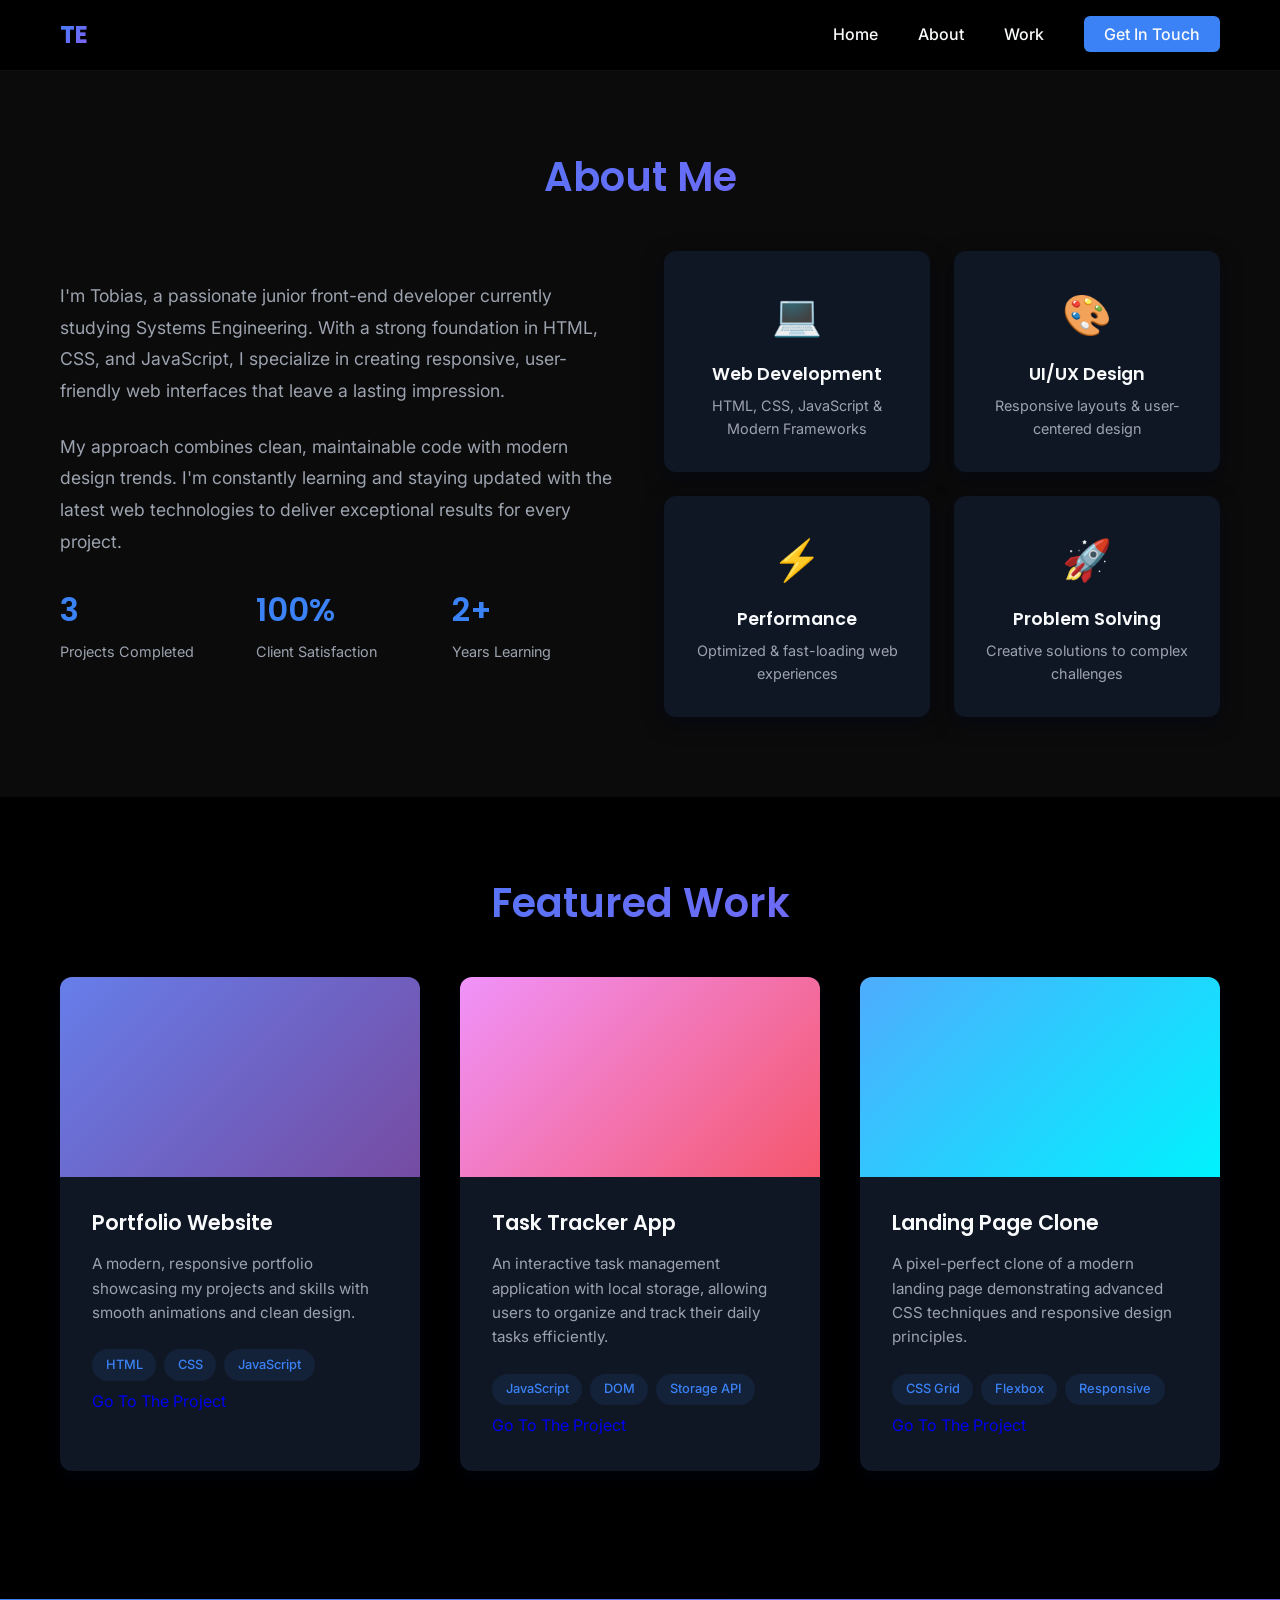
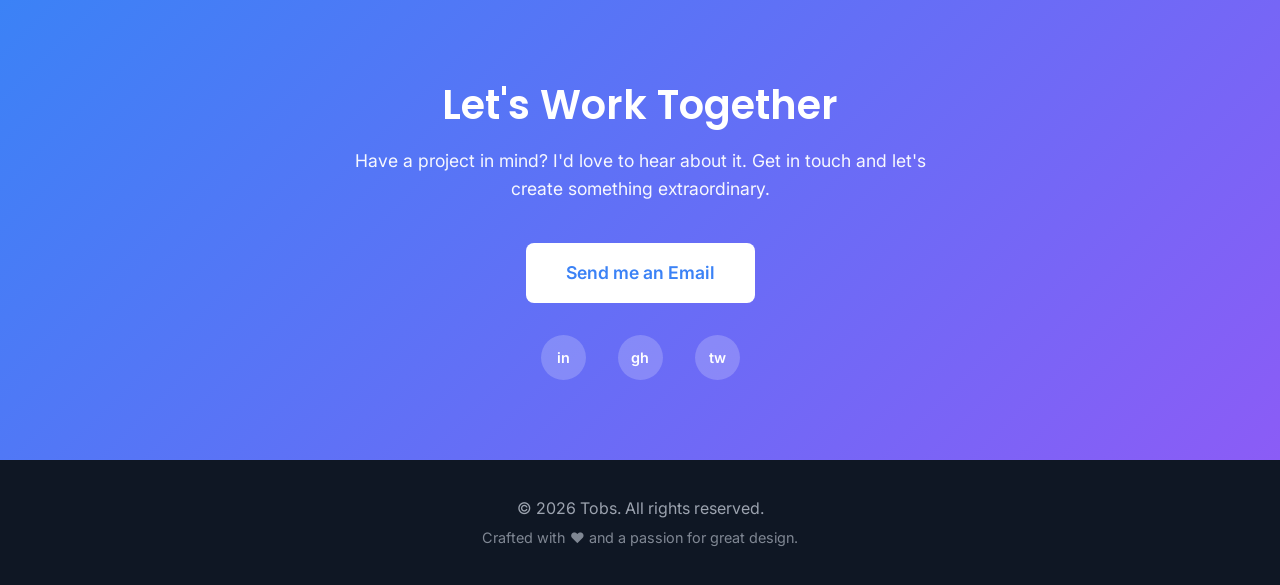
==== index.html @ 92b6d240 "Portfolio Main" ====
<!DOCTYPE html>
<html lang="en">
<head>
    <meta charset="UTF-8">
    <meta name="viewport" content="width=device-width, initial-scale=1.0">
    <title>Tobias Eseverri - Portfolio & Projects</title>
    <link rel="preconnect" href="https://fonts.googleapis.com">
    <link rel="preconnect" href="https://fonts.gstatic.com" crossorigin>
    <link href="https://fonts.googleapis.com/css2?family=Poppins:wght@300;400;500;600;700&family=Inter:wght@400;500;600&display=swap" rel="stylesheet">
    <link rel="stylesheet" href="styles.css">
</head>
<body>
    <nav class="navbar">
        <div class="container">
            <div class="navbar-content">
                <a href="#" class="logo">TE</a>
                <ul class="nav-links">
                    <li><a href="#home">Home</a></li>
                    <li><a href="#about">About</a></li>
                    <li><a href="#work">Work</a></li>
                    <li><a href="#contact" class="btn-cta">Get In Touch</a></li>
                </ul>
                <button class="hamburger" id="hamburger">
                    <span></span>
                    <span></span>
                    <span></span>
                </button>
            </div>
        </div>
    </nav>

    <section id="about" class="about">
        <div class="container">
            <h2 class="section-title">About Me</h2>
            <div class="about-grid">
                <div class="about-text">
                    <p>
                        I'm Tobias, a passionate junior front-end developer currently studying Systems Engineering. With a strong foundation in HTML, CSS, and JavaScript, I specialize in creating responsive, user-friendly web interfaces that leave a lasting impression.
                    </p>
                    <p>
                        My approach combines clean, maintainable code with modern design trends. I'm constantly learning and staying updated with the latest web technologies to deliver exceptional results for every project.
                    </p>
                    <div class="about-stats">
                        <div class="stat">
                            <h3>3</h3>
                            <p>Projects Completed</p>
                        </div>
                        <div class="stat">
                            <h3>100%</h3>
                            <p>Client Satisfaction</p>
                        </div>
                        <div class="stat">
                            <h3>2+</h3>
                            <p>Years Learning</p>
                        </div>
                    </div>
                </div>
                <div class="skills-showcase">
                    <div class="skill-card">
                        <div class="skill-icon">💻</div>
                        <h3>Web Development</h3>
                        <p>HTML, CSS, JavaScript & Modern Frameworks</p>
                    </div>
                    <div class="skill-card">
                        <div class="skill-icon">🎨</div>
                        <h3>UI/UX Design</h3>
                        <p>Responsive layouts & user-centered design</p>
                    </div>
                    <div class="skill-card">
                        <div class="skill-icon">⚡</div>
                        <h3>Performance</h3>
                        <p>Optimized & fast-loading web experiences</p>
                    </div>
                    <div class="skill-card">
                        <div class="skill-icon">🚀</div>
                        <h3>Problem Solving</h3>
                        <p>Creative solutions to complex challenges</p>
                    </div>
                </div>
            </div>
        </div>
    </section>

    <section id="work" class="work">
        <div class="container">
            <h2 class="section-title">Featured Work</h2>
            <div class="portfolio-grid">
                <div class="portfolio-card">
                    <div class="card-image" style="background: linear-gradient(135deg, #667eea 0%, #764ba2 100%);"></div>
                    <div class="card-content">
                        <h3>Portfolio Website</h3>
                        <p>A modern, responsive portfolio showcasing my projects and skills with smooth animations and clean design.</p>
                        <div class="card-tags">
                            <span>HTML</span>
                            <span>CSS</span>
                            <span>JavaScript</span>
                            <a href="http://127.0.0.1:5500/PortfolioMain/index.html" class="tag-link">Go To The Project</a>
                        </div>
                    </div>
                </div>

                <div class="portfolio-card">
                    <div class="card-image" style="background: linear-gradient(135deg, #f093fb 0%, #f5576c 100%);"></div>
                    <div class="card-content">
                        <h3>Task Tracker App</h3>
                        <p>An interactive task management application with local storage, allowing users to organize and track their daily tasks efficiently.</p>
                        <div class="card-tags">
                            <span>JavaScript</span>
                            <span>DOM</span>
                            <span>Storage API</span>
                            <a href="http://127.0.0.1:5500/TaskTracker/index.html" class="tag-link">Go To The Project</a>
                        </div>
                    </div>
                </div>

                <div class="portfolio-card">
                    <div class="card-image" style="background: linear-gradient(135deg, #4facfe 0%, #00f2fe 100%);"></div>
                    <div class="card-content">
                        <h3>Landing Page Clone</h3>
                        <p>A pixel-perfect clone of a modern landing page demonstrating advanced CSS techniques and responsive design principles.</p>
                        <div class="card-tags">
                            <span>CSS Grid</span>
                            <span>Flexbox</span>
                            <span>Responsive</span>
                            <a href="http://127.0.0.1:5500/portfolio/index.html" class="tag-link">Go To The Project</a>
                        </div>
                    </div>
                </div>
            </div>
        </div>
    </section>

    <section id="contact" class="cta">
        <div class="container">
            <h2>Let's Work Together</h2>
            <p>Have a project in mind? I'd love to hear about it. Get in touch and let's create something extraordinary.</p>
            <div class="cta-buttons">
                <a href="mailto:forworktobias@gmail.com" class="btn btn-primary btn-large">Send me an Email</a>
            </div>
            <div class="social-links">
                <a href="https://www.linkedin.com/in/tobias-eseverri/?locale=en-US" aria-label="LinkedIn">in</a>
                <a href="https://github.com/tobizk" aria-label="GitHub">gh</a>
                <a href="https://x.com/painpackertob" aria-label="Twitter">tw</a>
            </div>
        </div>
    </section>

    <footer class="footer">
        <div class="container">
            <p>&copy; 2026 Tobs. All rights reserved.</p>
            <p>Crafted with ❤️ and a passion for great design.</p>
        </div>
    </footer>

    <script src="script.js"></script>
</body>
</html>
---- styles.css ----
:root {
    --primary: #3b82f6;
    --primary-dark: #1d4ed8;
    --secondary: #8b5cf6;
    --accent: #ec4899;
    --background: #000000;
    --surface: #0b0b0b;
    --card-bg: #0f1724;
    --text: #f9fafb;
.footer {
     background-color: var(--card-bg);
     color: var(--text-muted);
     padding: 2rem 0;
     text-align: center;
}
.footer p {
     margin: 0.25rem 0;
}
    --text-muted: #9ca3af;
    --border: rgba(255, 255, 255, 0.06);
    --shadow: 0 10px 30px rgba(2, 6, 23, 0.6);
    --shadow-md: 0 6px 20px rgba(2, 6, 23, 0.5);
}

* {
    margin: 0;
    padding: 0;
    box-sizing: border-box;
}

html {
    scroll-behavior: smooth;
}

body {
    font-family: 'Inter', -apple-system, BlinkMacSystemFont, 'Segoe UI', sans-serif;
    background-color: var(--background);
    color: var(--text);
    line-height: 1.6;
    overflow-x: hidden;
}

a{
    text-decoration: none;
    text-decoration-skip-ink: auto;
    text-decoration-color: var(--primary);
    text-align: center;
}

.container {
    max-width: 1200px;
    margin: 0 auto;
    padding: 0 20px;
}

h1, h2, h3, h4, h5, h6 {
    font-family: 'Poppins', sans-serif;
    font-weight: 600;
    line-height: 1.3;
}

.section-title {
    font-size: 2.5rem;
    text-align: center;
    margin-bottom: 3rem;
    background: linear-gradient(135deg, var(--primary) 0%, var(--secondary) 100%);
    -webkit-background-clip: text;
    -webkit-text-fill-color: transparent;
    background-clip: text;
}

.badge {
    display: inline-block;
    padding: 0.5rem 1rem;
    background: rgba(59, 130, 246, 0.1);
    color: var(--primary);
    border-radius: 20px;
    font-size: 0.875rem;
    font-weight: 600;
    text-transform: uppercase;
    letter-spacing: 0.5px;
    margin-bottom: 1rem;
}

.gradient-text {
    background: linear-gradient(135deg, var(--primary) 0%, var(--secondary) 100%);
    -webkit-background-clip: text;
    -webkit-text-fill-color: transparent;
    background-clip: text;
}

.btn {
    display: inline-block;
    padding: 0.75rem 1.5rem;
    border-radius: 8px;
    text-decoration: none;
    font-weight: 600;
    transition: all 0.3s ease;
    border: none;
    cursor: pointer;
    font-size: 1rem;
}

.btn-primary {
    background-color: var(--primary);
    color: white;
}

.btn-primary:hover {
    background-color: var(--primary-dark);
    transform: translateY(-2px);
    box-shadow: 0 12px 24px rgba(59, 130, 246, 0.4);
}

.btn-secondary {
    background-color: transparent;
    color: var(--primary);
    border: 2px solid var(--primary);
}

.btn-secondary:hover {
    background-color: var(--primary);
    color: white;
    transform: translateY(-2px);
}

.btn-large {
    padding: 1rem 2.5rem;
    font-size: 1.1rem;
}

.btn-cta {
    background-color: var(--primary);
    color: white;
    padding: 0.5rem 1.25rem;
    border-radius: 6px;
}

.btn-cta:hover {
    background-color: var(--primary-dark);
}

.navbar {
    position: sticky;
    top: 0;
    background: rgba(0, 0, 0, 0.55);
    backdrop-filter: blur(6px);
    border-bottom: 1px solid var(--border);
    z-index: 1000;
    transition: all 0.3s ease;
}

.navbar-content {
    display: flex;
    justify-content: space-between;
    align-items: center;
    padding: 1rem 0;
}

.logo {
    font-family: 'Poppins', sans-serif;
    font-size: 1.5rem;
    font-weight: 700;
    background: linear-gradient(135deg, var(--primary) 0%, var(--secondary) 100%);
    -webkit-background-clip: text;
    -webkit-text-fill-color: transparent;
    background-clip: text;
    text-decoration: none;
}

.nav-links {
    display: flex;
    list-style: none;
    gap: 2.5rem;
    align-items: center;
}

.nav-links a {
    color: var(--text);
    text-decoration: none;
    font-weight: 500;
    transition: color 0.3s ease;
    position: relative;
}

.nav-links a:not(.btn-cta)::after {
    content: '';
    position: absolute;
    bottom: -5px;
    left: 0;
    width: 0;
    height: 2px;
    background: var(--primary);
    transition: width 0.3s ease;
}

.nav-links a:not(.btn-cta):hover::after {
    width: 100%;
}

.hamburger {
    display: none;
    background: none;
    border: none;
    cursor: pointer;
    flex-direction: column;
    gap: 6px;
}

.hamburger span {
    width: 24px;
    height: 2.5px;
    background: var(--text);
    border-radius: 2px;
    transition: all 0.3s ease;
}

.floating-box {
    position: absolute;
    border-radius: 16px;
    animation: float 6s ease-in-out infinite;
}

.box-1 {
    width: 120px;
    height: 120px;
    background: linear-gradient(135deg, var(--primary) 0%, var(--secondary) 100%);
    top: 20px;
    left: 0;
    animation-delay: 0s;
}

.box-2 {
    width: 100px;
    height: 100px;
    background: linear-gradient(135deg, var(--accent) 0%, var(--primary) 100%);
    bottom: 50px;
    right: 20px;
    animation-delay: 2s;
}

.box-3 {
    width: 80px;
    height: 80px;
    background: linear-gradient(135deg, var(--secondary) 0%, var(--accent) 100%);
    top: 50%;
    right: 0;
    animation-delay: 4s;
}

.animated-sphere {
    position: absolute;
    width: 300px;
    height: 300px;
    background: radial-gradient(circle at 30% 30%, rgba(255, 255, 255, 0.8), transparent);
    border: 1px solid rgba(59, 130, 246, 0.2);
    border-radius: 50%;
    top: 50%;
    left: 50%;
    transform: translate(-50%, -50%);
    animation: rotate 20s linear infinite;
}

@keyframes float {
    0%, 100% { transform: translateY(0px); }
    50% { transform: translateY(-30px); }
}

@keyframes rotate {
    0% { transform: translate(-50%, -50%) rotate(0deg); }
    100% { transform: translate(-50%, -50%) rotate(360deg); }
}

.about {
    padding: 5rem 0;
    background-color: var(--surface);
}

.about-grid {
    display: grid;
    grid-template-columns: 1fr 1fr;
    gap: 3rem;
    align-items: center;
}

.about-text p {
    font-size: 1.1rem;
    color: var(--text-muted);
    margin-bottom: 1.5rem;
    line-height: 1.8;
}

.about-stats {
    display: grid;
    grid-template-columns: repeat(3, 1fr);
    gap: 2rem;
    margin-top: 2rem;
}

.stat h3 {
    font-size: 2rem;
    color: var(--primary);
    margin-bottom: 0.5rem;
}

.stat p {
    color: var(--text-muted);
    font-size: 0.9rem;
}

.skills-showcase {
    display: grid;
    grid-template-columns: repeat(2, 1fr);
    gap: 1.5rem;
}

.skill-card {
    background: var(--card-bg);
    padding: 2rem;
    border-radius: 12px;
    box-shadow: var(--shadow-md);
    transition: all 0.3s ease;
    text-align: center;
}

.skill-card:hover {
    transform: translateY(-8px);
    box-shadow: var(--shadow);
}

.skill-icon {
    font-size: 2.5rem;
    margin-bottom: 1rem;
}

.skill-card h3 {
    margin-bottom: 0.5rem;
    font-size: 1.1rem;
}

.skill-card p {
    color: var(--text-muted);
    font-size: 0.9rem;
}

.work {
    padding: 5rem 0;
}

.portfolio-grid {
    display: grid;
    grid-template-columns: repeat(auto-fit, minmax(300px, 1fr));
    gap: 2.5rem;
    margin-bottom: 3rem;
}

.portfolio-card {
    background: var(--card-bg);
    border-radius: 12px;
    overflow: hidden;
    box-shadow: var(--shadow-md);
    transition: all 0.3s ease;
}

.portfolio-card:hover {
    transform: translateY(-12px);
    box-shadow: var(--shadow);
}

.card-image {
    width: 100%;
    height: 200px;
    transition: transform 0.3s ease;
}

.portfolio-card:hover .card-image {
    transform: scale(1.05);
}

.card-content {
    padding: 2rem;
}

.card-content h3 {
    margin-bottom: 1rem;
    font-size: 1.3rem;
}

.card-content p {
    color: var(--text-muted);
    margin-bottom: 1.5rem;
    font-size: 0.95rem;
    line-height: 1.6;
}

.card-tags {
    display: flex;
    gap: 0.5rem;
    flex-wrap: wrap;
}

.card-tags span {
    display: inline-block;
    padding: 0.35rem 0.85rem;
    background: rgba(59, 130, 246, 0.1);
    color: var(--primary);
    border-radius: 20px;
    font-size: 0.8rem;
    font-weight: 500;
}

.view-all-link {
    text-align: center;
}

.cta {
    padding: 5rem 0;
    background: linear-gradient(135deg, var(--primary) 0%, var(--secondary) 100%);
    color: white;
    text-align: center;
}

.cta h2 {
    font-size: 2.5rem;
    margin-bottom: 1rem;
}

.cta p {
    font-size: 1.1rem;
    margin-bottom: 2.5rem;
    max-width: 600px;
    margin-left: auto;
    margin-right: auto;
    opacity: 0.95;
}

.cta-buttons {
    display: flex;
    gap: 1.5rem;
    justify-content: center;
    margin-bottom: 2rem;
    flex-wrap: wrap;
}

.btn-primary:has(.cta &) {
    background-color: white;
    color: var(--primary);
}

.cta .btn-primary {
    background-color: white;
    color: var(--primary);
}

.cta .btn-primary:hover {
    background-color: rgba(255, 255, 255, 0.9);
}

.cta .btn-secondary {
    background-color: transparent;
    color: white;
    border-color: white;
}

.cta .btn-secondary:hover {
    background-color: white;
    color: var(--primary);
}

.social-links {
    display: flex;
    gap: 2rem;
    justify-content: center;
    margin-top: 2rem;
}

.social-links a {
    display: flex;
    align-items: center;
    justify-content: center;
    width: 45px;
    height: 45px;
    background: rgba(255, 255, 255, 0.2);
    color: white;
    text-decoration: none;
    border-radius: 50%;
    font-weight: 600;
    transition: all 0.3s ease;
    font-size: 0.9rem;
}

.social-links a:hover {
    background: white;
    color: var(--primary);
    transform: translateY(-3px);
}

/* ============================================
   FOOTER
   ============================================ */

.footer {
    background-color: var(--text);
    color: white;
    padding: 2rem 0;
    text-align: center;
}

.footer p {
    margin: 0.25rem 0;
}

.footer p:last-child {
    font-size: 0.9rem;
    opacity: 0.8;
}

@media (max-width: 768px) {
    .nav-links {
        gap: 1.5rem;
    }

    .hamburger {
        display: flex;
    }

    .section-title {
        font-size: 2rem;
    }

    .about-grid {
        grid-template-columns: 1fr;
    }

    .about-stats {
        grid-template-columns: repeat(3, 1fr);
        gap: 1rem;
    }

    .stat h3 {
        font-size: 1.5rem;
    }

    .skills-showcase {
        grid-template-columns: 1fr;
    }

    .cta h2 {
        font-size: 2rem;
    }

    .cta-buttons {
        flex-direction: column;
    }

    .cta .btn-large {
        width: 100%;
    }

    .portfolio-grid {
        grid-template-columns: 1fr;
    }
}

@media (max-width: 480px) {
    .nav-links {
        gap: 1rem;
    }

    .section-title {
        font-size: 1.5rem;
        margin-bottom: 2rem;
    }

    .about-stats {
        grid-template-columns: 1fr;
    }

    .social-links {
        gap: 1rem;
    }

    .social-links a {
        width: 40px;
        height: 40px;
    }
}
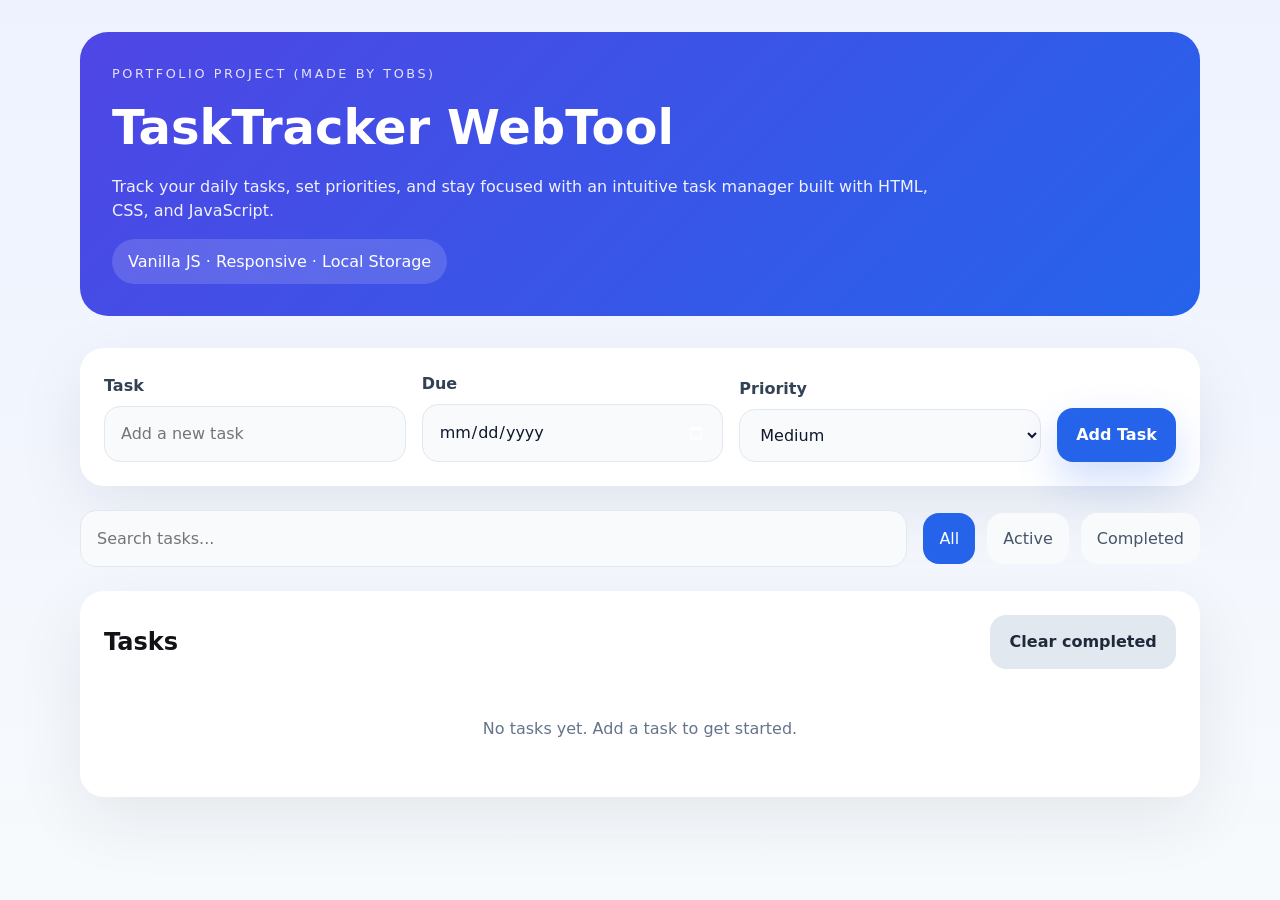
==== commit 9b71b1d9: "TaskTracker" ====
--- a/index.html
+++ b/index.html
@@ -1,157 +1,63 @@
 <!DOCTYPE html>
 <html lang="en">
 <head>
-    <meta charset="UTF-8">
-    <meta name="viewport" content="width=device-width, initial-scale=1.0">
-    <title>Tobias Eseverri - Portfolio & Projects</title>
-    <link rel="preconnect" href="https://fonts.googleapis.com">
-    <link rel="preconnect" href="https://fonts.gstatic.com" crossorigin>
-    <link href="https://fonts.googleapis.com/css2?family=Poppins:wght@300;400;500;600;700&family=Inter:wght@400;500;600&display=swap" rel="stylesheet">
-    <link rel="stylesheet" href="styles.css">
+  <meta charset="UTF-8" />
+  <meta name="viewport" content="width=device-width, initial-scale=1.0" />
+  <title>TaskTracker | Portfolio Project</title>
+  <link rel="stylesheet" href="styles.css" />
 </head>
 <body>
-    <nav class="navbar">
-        <div class="container">
-            <div class="navbar-content">
-                <a href="#" class="logo">TE</a>
-                <ul class="nav-links">
-                    <li><a href="#home">Home</a></li>
-                    <li><a href="#about">About</a></li>
-                    <li><a href="#work">Work</a></li>
-                    <li><a href="#contact" class="btn-cta">Get In Touch</a></li>
-                </ul>
-                <button class="hamburger" id="hamburger">
-                    <span></span>
-                    <span></span>
-                    <span></span>
-                </button>
-            </div>
+  <main class="app-shell">
+    <header class="app-header">
+      <div>
+        <p class="eyebrow">Portfolio Project (made by Tobs)</p>
+        <h1>TaskTracker WebTool</h1>
+        <p class="hero-copy">Track your daily tasks, set priorities, and stay focused with an intuitive task manager built with HTML, CSS, and JavaScript.</p>
+      </div>
+      <div class="project-badge">Vanilla JS · Responsive · Local Storage</div>
+    </header>
+
+    <section class="task-form-panel">
+      <form id="task-form" class="task-form" autocomplete="off">
+        <div class="field-group">
+          <label for="task-title">Task</label>
+          <input id="task-title" name="task-title" type="text" placeholder="Add a new task" required />
         </div>
-    </nav>
+        <div class="field-group">
+          <label for="task-date">Due</label>
+          <input id="task-date" name="task-date" type="date" />
+        </div>
+        <div class="field-group">
+          <label for="task-priority">Priority</label>
+          <select id="task-priority" name="task-priority">
+            <option value="medium" selected>Medium</option>
+            <option value="high">High</option>
+            <option value="low">Low</option>
+          </select>
+        </div>
+        <button type="submit" class="btn btn-primary">Add Task</button>
+      </form>
 
-    <section id="about" class="about">
-        <div class="container">
-            <h2 class="section-title">About Me</h2>
-            <div class="about-grid">
-                <div class="about-text">
-                    <p>
-                        I'm Tobias, a passionate junior front-end developer currently studying Systems Engineering. With a strong foundation in HTML, CSS, and JavaScript, I specialize in creating responsive, user-friendly web interfaces that leave a lasting impression.
-                    </p>
-                    <p>
-                        My approach combines clean, maintainable code with modern design trends. I'm constantly learning and staying updated with the latest web technologies to deliver exceptional results for every project.
-                    </p>
-                    <div class="about-stats">
-                        <div class="stat">
-                            <h3>3</h3>
-                            <p>Projects Completed</p>
-                        </div>
-                        <div class="stat">
-                            <h3>100%</h3>
-                            <p>Client Satisfaction</p>
-                        </div>
-                        <div class="stat">
-                            <h3>2+</h3>
-                            <p>Years Learning</p>
-                        </div>
-                    </div>
-                </div>
-                <div class="skills-showcase">
-                    <div class="skill-card">
-                        <div class="skill-icon">💻</div>
-                        <h3>Web Development</h3>
-                        <p>HTML, CSS, JavaScript & Modern Frameworks</p>
-                    </div>
-                    <div class="skill-card">
-                        <div class="skill-icon">🎨</div>
-                        <h3>UI/UX Design</h3>
-                        <p>Responsive layouts & user-centered design</p>
-                    </div>
-                    <div class="skill-card">
-                        <div class="skill-icon">⚡</div>
-                        <h3>Performance</h3>
-                        <p>Optimized & fast-loading web experiences</p>
-                    </div>
-                    <div class="skill-card">
-                        <div class="skill-icon">🚀</div>
-                        <h3>Problem Solving</h3>
-                        <p>Creative solutions to complex challenges</p>
-                    </div>
-                </div>
-            </div>
+      <div class="task-controls">
+        <input id="task-search" type="search" placeholder="Search tasks..." />
+        <div class="filter-group" role="group" aria-label="Task filters">
+          <button class="filter-btn active" data-filter="all">All</button>
+          <button class="filter-btn" data-filter="active">Active</button>
+          <button class="filter-btn" data-filter="completed">Completed</button>
         </div>
+      </div>
     </section>
 
-    <section id="work" class="work">
-        <div class="container">
-            <h2 class="section-title">Featured Work</h2>
-            <div class="portfolio-grid">
-                <div class="portfolio-card">
-                    <div class="card-image" style="background: linear-gradient(135deg, #667eea 0%, #764ba2 100%);"></div>
-                    <div class="card-content">
-                        <h3>Portfolio Website</h3>
-                        <p>A modern, responsive portfolio showcasing my projects and skills with smooth animations and clean design.</p>
-                        <div class="card-tags">
-                            <span>HTML</span>
-                            <span>CSS</span>
-                            <span>JavaScript</span>
-                            <a href="http://127.0.0.1:5500/PortfolioMain/index.html" class="tag-link">Go To The Project</a>
-                        </div>
-                    </div>
-                </div>
+    <section class="task-list-panel">
+      <div class="panel-header">
+        <h2>Tasks</h2>
+        <button id="clear-completed" class="btn btn-secondary">Clear completed</button>
+      </div>
+      <ul id="task-list" class="task-list" aria-live="polite"></ul>
+      <p id="empty-state" class="empty-state">No tasks yet. Add a task to get started.</p>
+    </section>
+  </main>
 
-                <div class="portfolio-card">
-                    <div class="card-image" style="background: linear-gradient(135deg, #f093fb 0%, #f5576c 100%);"></div>
-                    <div class="card-content">
-                        <h3>Task Tracker App</h3>
-                        <p>An interactive task management application with local storage, allowing users to organize and track their daily tasks efficiently.</p>
-                        <div class="card-tags">
-                            <span>JavaScript</span>
-                            <span>DOM</span>
-                            <span>Storage API</span>
-                            <a href="http://127.0.0.1:5500/TaskTracker/index.html" class="tag-link">Go To The Project</a>
-                        </div>
-                    </div>
-                </div>
-
-                <div class="portfolio-card">
-                    <div class="card-image" style="background: linear-gradient(135deg, #4facfe 0%, #00f2fe 100%);"></div>
-                    <div class="card-content">
-                        <h3>Landing Page Clone</h3>
-                        <p>A pixel-perfect clone of a modern landing page demonstrating advanced CSS techniques and responsive design principles.</p>
-                        <div class="card-tags">
-                            <span>CSS Grid</span>
-                            <span>Flexbox</span>
-                            <span>Responsive</span>
-                            <a href="http://127.0.0.1:5500/portfolio/index.html" class="tag-link">Go To The Project</a>
-                        </div>
-                    </div>
-                </div>
-            </div>
-        </div>
-    </section>
-
-    <section id="contact" class="cta">
-        <div class="container">
-            <h2>Let's Work Together</h2>
-            <p>Have a project in mind? I'd love to hear about it. Get in touch and let's create something extraordinary.</p>
-            <div class="cta-buttons">
-                <a href="mailto:forworktobias@gmail.com" class="btn btn-primary btn-large">Send me an Email</a>
-            </div>
-            <div class="social-links">
-                <a href="https://www.linkedin.com/in/tobias-eseverri/?locale=en-US" aria-label="LinkedIn">in</a>
-                <a href="https://github.com/tobizk" aria-label="GitHub">gh</a>
-                <a href="https://x.com/painpackertob" aria-label="Twitter">tw</a>
-            </div>
-        </div>
-    </section>
-
-    <footer class="footer">
-        <div class="container">
-            <p>&copy; 2026 Tobs. All rights reserved.</p>
-            <p>Crafted with ❤️ and a passion for great design.</p>
-        </div>
-    </footer>
-
-    <script src="script.js"></script>
+  <script src="script.js"></script>
 </body>
 </html>
--- a/styles.css
+++ b/styles.css
@@ -1,587 +1,284 @@
 :root {
-    --primary: #3b82f6;
-    --primary-dark: #1d4ed8;
-    --secondary: #8b5cf6;
-    --accent: #ec4899;
-    --background: #000000;
-    --surface: #0b0b0b;
-    --card-bg: #0f1724;
-    --text: #f9fafb;
-.footer {
-     background-color: var(--card-bg);
-     color: var(--text-muted);
-     padding: 2rem 0;
-     text-align: center;
-}
-.footer p {
-     margin: 0.25rem 0;
-}
-    --text-muted: #9ca3af;
-    --border: rgba(255, 255, 255, 0.06);
-    --shadow: 0 10px 30px rgba(2, 6, 23, 0.6);
-    --shadow-md: 0 6px 20px rgba(2, 6, 23, 0.5);
+  color-scheme: dark;
+  font-family: Inter, system-ui, -apple-system, BlinkMacSystemFont, "Segoe UI", sans-serif;
+  color: #121316;
+  background: #f5f7fb;
+  font-size: 16px;
+  line-height: 1.5;
 }
 
 * {
-    margin: 0;
-    padding: 0;
-    box-sizing: border-box;
-}
-
-html {
-    scroll-behavior: smooth;
+  box-sizing: border-box;
 }
 
 body {
-    font-family: 'Inter', -apple-system, BlinkMacSystemFont, 'Segoe UI', sans-serif;
-    background-color: var(--background);
-    color: var(--text);
-    line-height: 1.6;
-    overflow-x: hidden;
-}
-
-a{
-    text-decoration: none;
-    text-decoration-skip-ink: auto;
-    text-decoration-color: var(--primary);
-    text-align: center;
-}
-
-.container {
-    max-width: 1200px;
-    margin: 0 auto;
-    padding: 0 20px;
-}
-
-h1, h2, h3, h4, h5, h6 {
-    font-family: 'Poppins', sans-serif;
-    font-weight: 600;
-    line-height: 1.3;
-}
-
-.section-title {
-    font-size: 2.5rem;
-    text-align: center;
-    margin-bottom: 3rem;
-    background: linear-gradient(135deg, var(--primary) 0%, var(--secondary) 100%);
-    -webkit-background-clip: text;
-    -webkit-text-fill-color: transparent;
-    background-clip: text;
-}
-
-.badge {
-    display: inline-block;
-    padding: 0.5rem 1rem;
-    background: rgba(59, 130, 246, 0.1);
-    color: var(--primary);
-    border-radius: 20px;
-    font-size: 0.875rem;
-    font-weight: 600;
-    text-transform: uppercase;
-    letter-spacing: 0.5px;
-    margin-bottom: 1rem;
-}
-
-.gradient-text {
-    background: linear-gradient(135deg, var(--primary) 0%, var(--secondary) 100%);
-    -webkit-background-clip: text;
-    -webkit-text-fill-color: transparent;
-    background-clip: text;
+  margin: 0;
+  min-height: 100vh;
+  background: linear-gradient(180deg, #eef2ff 0%, #f7fafc 100%);
+}
+
+button,
+input,
+select {
+  font: inherit;
+}
+
+.app-shell {
+  width: min(1120px, calc(100% - 2rem));
+  margin: 0 auto;
+  padding: 2rem 0 3rem;
+}
+
+.app-header {
+  display: grid;
+  gap: 1rem;
+  padding: 2rem;
+  border-radius: 28px;
+  background: linear-gradient(135deg, #4f46e5, #2563eb);
+  color: white;
+}
+
+.eyebrow {
+  margin: 0 0 0.5rem;
+  text-transform: uppercase;
+  letter-spacing: 0.2em;
+  opacity: 0.85;
+  font-size: 0.8rem;
+}
+
+h1 {
+  margin: 0 0 0.75rem;
+  font-size: clamp(2rem, 4vw, 3rem);
+}
+
+.hero-copy {
+  margin: 0;
+  max-width: 52rem;
+  opacity: 0.92;
+}
+
+.project-badge {
+  justify-self: start;
+  width: fit-content;
+  padding: 0.65rem 1rem;
+  border-radius: 999px;
+  background: rgba(255,255,255,0.15);
+  backdrop-filter: blur(12px);
+}
+
+.task-form-panel {
+  margin: 2rem 0 1.5rem;
+  display: grid;
+  gap: 1.5rem;
+}
+
+.task-form {
+  display: grid;
+  gap: 1rem;
+  padding: 1.5rem;
+  border-radius: 24px;
+  background: white;
+  box-shadow: 0 22px 68px rgba(16, 24, 40, 0.08);
+}
+
+.field-group {
+  display: grid;
+  gap: 0.5rem;
+}
+
+label {
+  font-weight: 600;
+  color: #334155;
+}
+
+input[type="text"],
+input[type="date"],
+input[type="search"],
+select {
+  width: 100%;
+  padding: 0.95rem 1rem;
+  border-radius: 16px;
+  border: 1px solid #e2e8f0;
+  background: #f8fafc;
+  color: #0f172a;
+}
+
+input[type="search"] {
+  width: 100%;
+}
+
+button {
+  cursor: pointer;
+  border: none;
+  border-radius: 16px;
+  transition: transform 0.2s ease, box-shadow 0.2s ease, background-color 0.2s ease;
+}
+
+button:hover {
+  transform: translateY(-1px);
 }
 
 .btn {
-    display: inline-block;
-    padding: 0.75rem 1.5rem;
-    border-radius: 8px;
-    text-decoration: none;
-    font-weight: 600;
-    transition: all 0.3s ease;
-    border: none;
-    cursor: pointer;
-    font-size: 1rem;
+  padding: 0.95rem 1.2rem;
+  font-weight: 700;
 }
 
 .btn-primary {
-    background-color: var(--primary);
-    color: white;
-}
-
-.btn-primary:hover {
-    background-color: var(--primary-dark);
-    transform: translateY(-2px);
-    box-shadow: 0 12px 24px rgba(59, 130, 246, 0.4);
+  color: white;
+  background: #2563eb;
+  box-shadow: 0 18px 40px rgba(37, 99, 235, 0.22);
 }
 
 .btn-secondary {
-    background-color: transparent;
-    color: var(--primary);
-    border: 2px solid var(--primary);
-}
-
-.btn-secondary:hover {
-    background-color: var(--primary);
-    color: white;
-    transform: translateY(-2px);
-}
-
-.btn-large {
-    padding: 1rem 2.5rem;
-    font-size: 1.1rem;
-}
-
-.btn-cta {
-    background-color: var(--primary);
-    color: white;
-    padding: 0.5rem 1.25rem;
-    border-radius: 6px;
-}
-
-.btn-cta:hover {
-    background-color: var(--primary-dark);
-}
-
-.navbar {
-    position: sticky;
-    top: 0;
-    background: rgba(0, 0, 0, 0.55);
-    backdrop-filter: blur(6px);
-    border-bottom: 1px solid var(--border);
-    z-index: 1000;
-    transition: all 0.3s ease;
-}
-
-.navbar-content {
-    display: flex;
-    justify-content: space-between;
+  color: #1e293b;
+  background: #e2e8f0;
+}
+
+.task-controls {
+  display: grid;
+  gap: 1rem;
+}
+
+.filter-group {
+  display: flex;
+  gap: 0.75rem;
+  flex-wrap: wrap;
+}
+
+.filter-btn {
+  padding: 0.85rem 1rem;
+  background: #f8fafc;
+  color: #475569;
+}
+
+.filter-btn.active,
+.filter-btn:hover {
+  background: #2563eb;
+  color: white;
+}
+
+.task-list-panel {
+  padding: 1.5rem;
+  border-radius: 24px;
+  background: white;
+  box-shadow: 0 22px 68px rgba(16, 24, 40, 0.08);
+}
+
+.panel-header {
+  display: flex;
+  align-items: center;
+  justify-content: space-between;
+  gap: 1rem;
+  margin-bottom: 1rem;
+}
+
+h2 {
+  margin: 0;
+}
+
+.task-list {
+  list-style: none;
+  margin: 0;
+  padding: 0;
+  display: grid;
+  gap: 1rem;
+}
+
+.task-item {
+  display: grid;
+  grid-template-columns: auto 1fr auto;
+  gap: 1rem;
+  align-items: center;
+  padding: 1rem;
+  border-radius: 20px;
+  border: 1px solid #e2e8f0;
+}
+
+.task-content {
+  display: grid;
+  gap: 0.35rem;
+}
+
+.task-title {
+  margin: 0;
+  font-size: 1rem;
+  font-weight: 700;
+  color: #0f172a;
+}
+
+.task-meta {
+  margin: 0;
+  display: flex;
+  flex-wrap: wrap;
+  gap: 0.5rem;
+  color: #475569;
+  font-size: 0.9rem;
+}
+
+.task-tag {
+  padding: 0.25rem 0.65rem;
+  border-radius: 999px;
+  font-size: 0.8rem;
+  text-transform: capitalize;
+}
+
+.tag-high {
+  background: #fee2e2;
+  color: #b91c1c;
+}
+
+.tag-medium {
+  background: #fef3c7;
+  color: #b45309;
+}
+
+.tag-low {
+  background: #d1fae5;
+  color: #065f46;
+}
+
+.task-actions {
+  display: flex;
+  gap: 0.75rem;
+  align-items: center;
+}
+
+.small-btn {
+  padding: 0.7rem 0.9rem;
+  background: #f8fafc;
+  color: #475569;
+}
+
+.task-completed .task-title {
+  text-decoration: line-through;
+  color: #64748b;
+}
+
+.empty-state {
+  margin: 0;
+  padding: 2rem 0;
+  color: #64748b;
+  text-align: center;
+}
+
+@media (min-width: 768px) {
+  .task-form {
+    grid-template-columns: 1fr 1fr 1fr auto;
+    align-items: end;
+  }
+
+  .task-controls {
+    grid-template-columns: 1fr auto;
     align-items: center;
-    padding: 1rem 0;
-}
-
-.logo {
-    font-family: 'Poppins', sans-serif;
-    font-size: 1.5rem;
-    font-weight: 700;
-    background: linear-gradient(135deg, var(--primary) 0%, var(--secondary) 100%);
-    -webkit-background-clip: text;
-    -webkit-text-fill-color: transparent;
-    background-clip: text;
-    text-decoration: none;
-}
-
-.nav-links {
-    display: flex;
-    list-style: none;
-    gap: 2.5rem;
-    align-items: center;
-}
-
-.nav-links a {
-    color: var(--text);
-    text-decoration: none;
-    font-weight: 500;
-    transition: color 0.3s ease;
-    position: relative;
-}
-
-.nav-links a:not(.btn-cta)::after {
-    content: '';
-    position: absolute;
-    bottom: -5px;
-    left: 0;
-    width: 0;
-    height: 2px;
-    background: var(--primary);
-    transition: width 0.3s ease;
-}
-
-.nav-links a:not(.btn-cta):hover::after {
-    width: 100%;
-}
-
-.hamburger {
-    display: none;
-    background: none;
-    border: none;
-    cursor: pointer;
-    flex-direction: column;
-    gap: 6px;
-}
-
-.hamburger span {
-    width: 24px;
-    height: 2.5px;
-    background: var(--text);
-    border-radius: 2px;
-    transition: all 0.3s ease;
-}
-
-.floating-box {
-    position: absolute;
-    border-radius: 16px;
-    animation: float 6s ease-in-out infinite;
-}
-
-.box-1 {
-    width: 120px;
-    height: 120px;
-    background: linear-gradient(135deg, var(--primary) 0%, var(--secondary) 100%);
-    top: 20px;
-    left: 0;
-    animation-delay: 0s;
-}
-
-.box-2 {
-    width: 100px;
-    height: 100px;
-    background: linear-gradient(135deg, var(--accent) 0%, var(--primary) 100%);
-    bottom: 50px;
-    right: 20px;
-    animation-delay: 2s;
-}
-
-.box-3 {
-    width: 80px;
-    height: 80px;
-    background: linear-gradient(135deg, var(--secondary) 0%, var(--accent) 100%);
-    top: 50%;
-    right: 0;
-    animation-delay: 4s;
-}
-
-.animated-sphere {
-    position: absolute;
-    width: 300px;
-    height: 300px;
-    background: radial-gradient(circle at 30% 30%, rgba(255, 255, 255, 0.8), transparent);
-    border: 1px solid rgba(59, 130, 246, 0.2);
-    border-radius: 50%;
-    top: 50%;
-    left: 50%;
-    transform: translate(-50%, -50%);
-    animation: rotate 20s linear infinite;
-}
-
-@keyframes float {
-    0%, 100% { transform: translateY(0px); }
-    50% { transform: translateY(-30px); }
-}
-
-@keyframes rotate {
-    0% { transform: translate(-50%, -50%) rotate(0deg); }
-    100% { transform: translate(-50%, -50%) rotate(360deg); }
-}
-
-.about {
-    padding: 5rem 0;
-    background-color: var(--surface);
-}
-
-.about-grid {
-    display: grid;
-    grid-template-columns: 1fr 1fr;
-    gap: 3rem;
-    align-items: center;
-}
-
-.about-text p {
-    font-size: 1.1rem;
-    color: var(--text-muted);
-    margin-bottom: 1.5rem;
-    line-height: 1.8;
-}
-
-.about-stats {
-    display: grid;
-    grid-template-columns: repeat(3, 1fr);
-    gap: 2rem;
-    margin-top: 2rem;
-}
-
-.stat h3 {
-    font-size: 2rem;
-    color: var(--primary);
-    margin-bottom: 0.5rem;
-}
-
-.stat p {
-    color: var(--text-muted);
-    font-size: 0.9rem;
-}
-
-.skills-showcase {
-    display: grid;
-    grid-template-columns: repeat(2, 1fr);
-    gap: 1.5rem;
-}
-
-.skill-card {
-    background: var(--card-bg);
-    padding: 2rem;
-    border-radius: 12px;
-    box-shadow: var(--shadow-md);
-    transition: all 0.3s ease;
-    text-align: center;
-}
-
-.skill-card:hover {
-    transform: translateY(-8px);
-    box-shadow: var(--shadow);
-}
-
-.skill-icon {
-    font-size: 2.5rem;
-    margin-bottom: 1rem;
-}
-
-.skill-card h3 {
-    margin-bottom: 0.5rem;
-    font-size: 1.1rem;
-}
-
-.skill-card p {
-    color: var(--text-muted);
-    font-size: 0.9rem;
-}
-
-.work {
-    padding: 5rem 0;
-}
-
-.portfolio-grid {
-    display: grid;
-    grid-template-columns: repeat(auto-fit, minmax(300px, 1fr));
-    gap: 2.5rem;
-    margin-bottom: 3rem;
-}
-
-.portfolio-card {
-    background: var(--card-bg);
-    border-radius: 12px;
-    overflow: hidden;
-    box-shadow: var(--shadow-md);
-    transition: all 0.3s ease;
-}
-
-.portfolio-card:hover {
-    transform: translateY(-12px);
-    box-shadow: var(--shadow);
-}
-
-.card-image {
-    width: 100%;
-    height: 200px;
-    transition: transform 0.3s ease;
-}
-
-.portfolio-card:hover .card-image {
-    transform: scale(1.05);
-}
-
-.card-content {
-    padding: 2rem;
-}
-
-.card-content h3 {
-    margin-bottom: 1rem;
-    font-size: 1.3rem;
-}
-
-.card-content p {
-    color: var(--text-muted);
-    margin-bottom: 1.5rem;
-    font-size: 0.95rem;
-    line-height: 1.6;
-}
-
-.card-tags {
-    display: flex;
-    gap: 0.5rem;
-    flex-wrap: wrap;
-}
-
-.card-tags span {
-    display: inline-block;
-    padding: 0.35rem 0.85rem;
-    background: rgba(59, 130, 246, 0.1);
-    color: var(--primary);
-    border-radius: 20px;
-    font-size: 0.8rem;
-    font-weight: 500;
-}
-
-.view-all-link {
-    text-align: center;
-}
-
-.cta {
-    padding: 5rem 0;
-    background: linear-gradient(135deg, var(--primary) 0%, var(--secondary) 100%);
-    color: white;
-    text-align: center;
-}
-
-.cta h2 {
-    font-size: 2.5rem;
-    margin-bottom: 1rem;
-}
-
-.cta p {
-    font-size: 1.1rem;
-    margin-bottom: 2.5rem;
-    max-width: 600px;
-    margin-left: auto;
-    margin-right: auto;
-    opacity: 0.95;
-}
-
-.cta-buttons {
-    display: flex;
-    gap: 1.5rem;
-    justify-content: center;
-    margin-bottom: 2rem;
-    flex-wrap: wrap;
-}
-
-.btn-primary:has(.cta &) {
-    background-color: white;
-    color: var(--primary);
-}
-
-.cta .btn-primary {
-    background-color: white;
-    color: var(--primary);
-}
-
-.cta .btn-primary:hover {
-    background-color: rgba(255, 255, 255, 0.9);
-}
-
-.cta .btn-secondary {
-    background-color: transparent;
-    color: white;
-    border-color: white;
-}
-
-.cta .btn-secondary:hover {
-    background-color: white;
-    color: var(--primary);
-}
-
-.social-links {
-    display: flex;
-    gap: 2rem;
-    justify-content: center;
-    margin-top: 2rem;
-}
-
-.social-links a {
-    display: flex;
-    align-items: center;
-    justify-content: center;
-    width: 45px;
-    height: 45px;
-    background: rgba(255, 255, 255, 0.2);
-    color: white;
-    text-decoration: none;
-    border-radius: 50%;
-    font-weight: 600;
-    transition: all 0.3s ease;
-    font-size: 0.9rem;
-}
-
-.social-links a:hover {
-    background: white;
-    color: var(--primary);
-    transform: translateY(-3px);
-}
-
-/* ============================================
-   FOOTER
-   ============================================ */
-
-.footer {
-    background-color: var(--text);
-    color: white;
-    padding: 2rem 0;
-    text-align: center;
-}
-
-.footer p {
-    margin: 0.25rem 0;
-}
-
-.footer p:last-child {
-    font-size: 0.9rem;
-    opacity: 0.8;
-}
-
-@media (max-width: 768px) {
-    .nav-links {
-        gap: 1.5rem;
-    }
-
-    .hamburger {
-        display: flex;
-    }
-
-    .section-title {
-        font-size: 2rem;
-    }
-
-    .about-grid {
-        grid-template-columns: 1fr;
-    }
-
-    .about-stats {
-        grid-template-columns: repeat(3, 1fr);
-        gap: 1rem;
-    }
-
-    .stat h3 {
-        font-size: 1.5rem;
-    }
-
-    .skills-showcase {
-        grid-template-columns: 1fr;
-    }
-
-    .cta h2 {
-        font-size: 2rem;
-    }
-
-    .cta-buttons {
-        flex-direction: column;
-    }
-
-    .cta .btn-large {
-        width: 100%;
-    }
-
-    .portfolio-grid {
-        grid-template-columns: 1fr;
-    }
-}
-
-@media (max-width: 480px) {
-    .nav-links {
-        gap: 1rem;
-    }
-
-    .section-title {
-        font-size: 1.5rem;
-        margin-bottom: 2rem;
-    }
-
-    .about-stats {
-        grid-template-columns: 1fr;
-    }
-
-    .social-links {
-        gap: 1rem;
-    }
-
-    .social-links a {
-        width: 40px;
-        height: 40px;
-    }
-}
+  }
+}
+
+@media (max-width: 680px) {
+  .app-shell {
+    width: min(100%, calc(100% - 1rem));
+  }
+
+  .task-form {
+    padding: 1rem;
+  }
+}
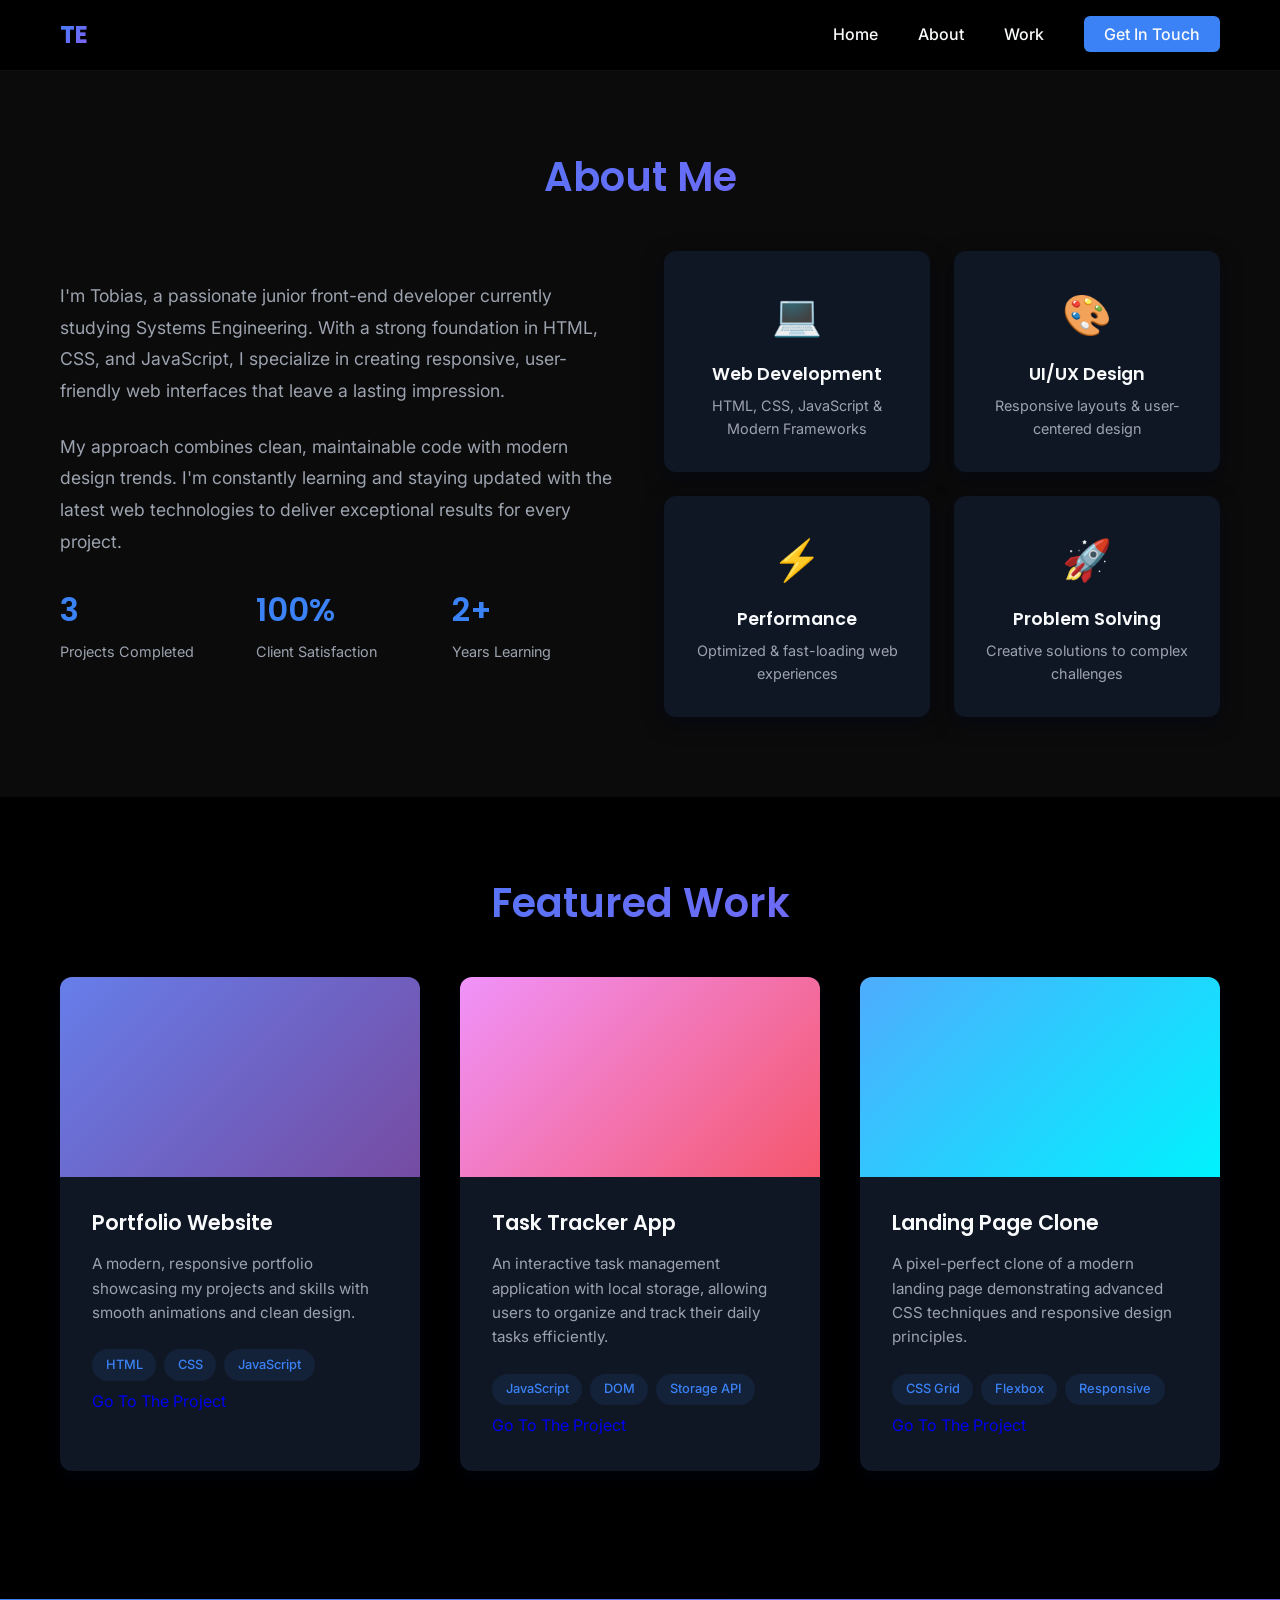
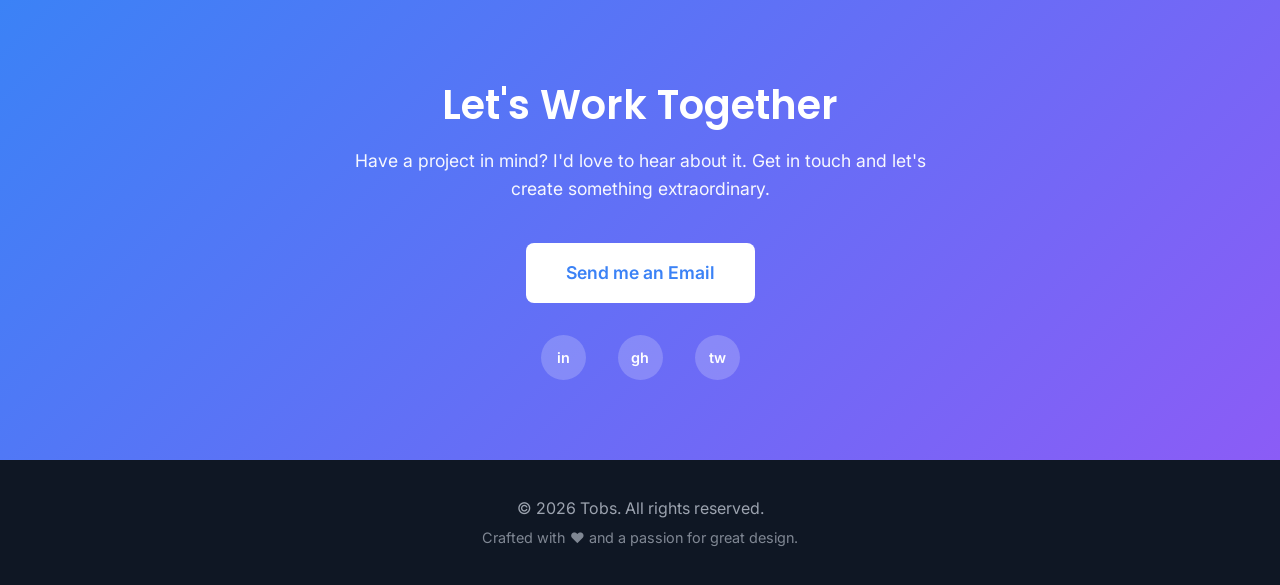
==== commit dcd69ac4: "Main Portfolio" ====
--- a/index.html
+++ b/index.html
@@ -1,63 +1,157 @@
 <!DOCTYPE html>
 <html lang="en">
 <head>
-  <meta charset="UTF-8" />
-  <meta name="viewport" content="width=device-width, initial-scale=1.0" />
-  <title>TaskTracker | Portfolio Project</title>
-  <link rel="stylesheet" href="styles.css" />
+    <meta charset="UTF-8">
+    <meta name="viewport" content="width=device-width, initial-scale=1.0">
+    <title>Tobias Eseverri - Portfolio & Projects</title>
+    <link rel="preconnect" href="https://fonts.googleapis.com">
+    <link rel="preconnect" href="https://fonts.gstatic.com" crossorigin>
+    <link href="https://fonts.googleapis.com/css2?family=Poppins:wght@300;400;500;600;700&family=Inter:wght@400;500;600&display=swap" rel="stylesheet">
+    <link rel="stylesheet" href="styles.css">
 </head>
 <body>
-  <main class="app-shell">
-    <header class="app-header">
-      <div>
-        <p class="eyebrow">Portfolio Project (made by Tobs)</p>
-        <h1>TaskTracker WebTool</h1>
-        <p class="hero-copy">Track your daily tasks, set priorities, and stay focused with an intuitive task manager built with HTML, CSS, and JavaScript.</p>
-      </div>
-      <div class="project-badge">Vanilla JS · Responsive · Local Storage</div>
-    </header>
+    <nav class="navbar">
+        <div class="container">
+            <div class="navbar-content">
+                <a href="#" class="logo">TE</a>
+                <ul class="nav-links">
+                    <li><a href="#home">Home</a></li>
+                    <li><a href="#about">About</a></li>
+                    <li><a href="#work">Work</a></li>
+                    <li><a href="#contact" class="btn-cta">Get In Touch</a></li>
+                </ul>
+                <button class="hamburger" id="hamburger">
+                    <span></span>
+                    <span></span>
+                    <span></span>
+                </button>
+            </div>
+        </div>
+    </nav>
 
-    <section class="task-form-panel">
-      <form id="task-form" class="task-form" autocomplete="off">
-        <div class="field-group">
-          <label for="task-title">Task</label>
-          <input id="task-title" name="task-title" type="text" placeholder="Add a new task" required />
+    <section id="about" class="about">
+        <div class="container">
+            <h2 class="section-title">About Me</h2>
+            <div class="about-grid">
+                <div class="about-text">
+                    <p>
+                        I'm Tobias, a passionate junior front-end developer currently studying Systems Engineering. With a strong foundation in HTML, CSS, and JavaScript, I specialize in creating responsive, user-friendly web interfaces that leave a lasting impression.
+                    </p>
+                    <p>
+                        My approach combines clean, maintainable code with modern design trends. I'm constantly learning and staying updated with the latest web technologies to deliver exceptional results for every project.
+                    </p>
+                    <div class="about-stats">
+                        <div class="stat">
+                            <h3>3</h3>
+                            <p>Projects Completed</p>
+                        </div>
+                        <div class="stat">
+                            <h3>100%</h3>
+                            <p>Client Satisfaction</p>
+                        </div>
+                        <div class="stat">
+                            <h3>2+</h3>
+                            <p>Years Learning</p>
+                        </div>
+                    </div>
+                </div>
+                <div class="skills-showcase">
+                    <div class="skill-card">
+                        <div class="skill-icon">💻</div>
+                        <h3>Web Development</h3>
+                        <p>HTML, CSS, JavaScript & Modern Frameworks</p>
+                    </div>
+                    <div class="skill-card">
+                        <div class="skill-icon">🎨</div>
+                        <h3>UI/UX Design</h3>
+                        <p>Responsive layouts & user-centered design</p>
+                    </div>
+                    <div class="skill-card">
+                        <div class="skill-icon">⚡</div>
+                        <h3>Performance</h3>
+                        <p>Optimized & fast-loading web experiences</p>
+                    </div>
+                    <div class="skill-card">
+                        <div class="skill-icon">🚀</div>
+                        <h3>Problem Solving</h3>
+                        <p>Creative solutions to complex challenges</p>
+                    </div>
+                </div>
+            </div>
         </div>
-        <div class="field-group">
-          <label for="task-date">Due</label>
-          <input id="task-date" name="task-date" type="date" />
-        </div>
-        <div class="field-group">
-          <label for="task-priority">Priority</label>
-          <select id="task-priority" name="task-priority">
-            <option value="medium" selected>Medium</option>
-            <option value="high">High</option>
-            <option value="low">Low</option>
-          </select>
-        </div>
-        <button type="submit" class="btn btn-primary">Add Task</button>
-      </form>
-
-      <div class="task-controls">
-        <input id="task-search" type="search" placeholder="Search tasks..." />
-        <div class="filter-group" role="group" aria-label="Task filters">
-          <button class="filter-btn active" data-filter="all">All</button>
-          <button class="filter-btn" data-filter="active">Active</button>
-          <button class="filter-btn" data-filter="completed">Completed</button>
-        </div>
-      </div>
     </section>
 
-    <section class="task-list-panel">
-      <div class="panel-header">
-        <h2>Tasks</h2>
-        <button id="clear-completed" class="btn btn-secondary">Clear completed</button>
-      </div>
-      <ul id="task-list" class="task-list" aria-live="polite"></ul>
-      <p id="empty-state" class="empty-state">No tasks yet. Add a task to get started.</p>
+    <section id="work" class="work">
+        <div class="container">
+            <h2 class="section-title">Featured Work</h2>
+            <div class="portfolio-grid">
+                <div class="portfolio-card">
+                    <div class="card-image" style="background: linear-gradient(135deg, #667eea 0%, #764ba2 100%);"></div>
+                    <div class="card-content">
+                        <h3>Portfolio Website</h3>
+                        <p>A modern, responsive portfolio showcasing my projects and skills with smooth animations and clean design.</p>
+                        <div class="card-tags">
+                            <span>HTML</span>
+                            <span>CSS</span>
+                            <span>JavaScript</span>
+                            <a href="http://127.0.0.1:5500/PortfolioMain/index.html" class="tag-link">Go To The Project</a>
+                        </div>
+                    </div>
+                </div>
+
+                <div class="portfolio-card">
+                    <div class="card-image" style="background: linear-gradient(135deg, #f093fb 0%, #f5576c 100%);"></div>
+                    <div class="card-content">
+                        <h3>Task Tracker App</h3>
+                        <p>An interactive task management application with local storage, allowing users to organize and track their daily tasks efficiently.</p>
+                        <div class="card-tags">
+                            <span>JavaScript</span>
+                            <span>DOM</span>
+                            <span>Storage API</span>
+                            <a href="http://127.0.0.1:5500/TaskTracker/index.html" class="tag-link">Go To The Project</a>
+                        </div>
+                    </div>
+                </div>
+
+                <div class="portfolio-card">
+                    <div class="card-image" style="background: linear-gradient(135deg, #4facfe 0%, #00f2fe 100%);"></div>
+                    <div class="card-content">
+                        <h3>Landing Page Clone</h3>
+                        <p>A pixel-perfect clone of a modern landing page demonstrating advanced CSS techniques and responsive design principles.</p>
+                        <div class="card-tags">
+                            <span>CSS Grid</span>
+                            <span>Flexbox</span>
+                            <span>Responsive</span>
+                            <a href="http://127.0.0.1:5500/portfolio/index.html" class="tag-link">Go To The Project</a>
+                        </div>
+                    </div>
+                </div>
+            </div>
+        </div>
     </section>
-  </main>
 
-  <script src="script.js"></script>
+    <section id="contact" class="cta">
+        <div class="container">
+            <h2>Let's Work Together</h2>
+            <p>Have a project in mind? I'd love to hear about it. Get in touch and let's create something extraordinary.</p>
+            <div class="cta-buttons">
+                <a href="mailto:forworktobias@gmail.com" class="btn btn-primary btn-large">Send me an Email</a>
+            </div>
+            <div class="social-links">
+                <a href="https://www.linkedin.com/in/tobias-eseverri/?locale=en-US" aria-label="LinkedIn">in</a>
+                <a href="https://github.com/tobizk" aria-label="GitHub">gh</a>
+                <a href="https://x.com/painpackertob" aria-label="Twitter">tw</a>
+            </div>
+        </div>
+    </section>
+
+    <footer class="footer">
+        <div class="container">
+            <p>&copy; 2026 Tobs. All rights reserved.</p>
+            <p>Crafted with ❤️ and a passion for great design.</p>
+        </div>
+    </footer>
+
+    <script src="script.js"></script>
 </body>
 </html>
--- a/styles.css
+++ b/styles.css
@@ -1,284 +1,583 @@
 :root {
-  color-scheme: dark;
-  font-family: Inter, system-ui, -apple-system, BlinkMacSystemFont, "Segoe UI", sans-serif;
-  color: #121316;
-  background: #f5f7fb;
-  font-size: 16px;
-  line-height: 1.5;
+    --primary: #3b82f6;
+    --primary-dark: #1d4ed8;
+    --secondary: #8b5cf6;
+    --accent: #ec4899;
+    --background: #000000;
+    --surface: #0b0b0b;
+    --card-bg: #0f1724;
+    --text: #f9fafb;
+.footer {
+     background-color: var(--card-bg);
+     color: var(--text-muted);
+     padding: 2rem 0;
+     text-align: center;
+}
+.footer p {
+     margin: 0.25rem 0;
+}
+    --text-muted: #9ca3af;
+    --border: rgba(255, 255, 255, 0.06);
+    --shadow: 0 10px 30px rgba(2, 6, 23, 0.6);
+    --shadow-md: 0 6px 20px rgba(2, 6, 23, 0.5);
 }
 
 * {
-  box-sizing: border-box;
+    margin: 0;
+    padding: 0;
+    box-sizing: border-box;
+}
+
+html {
+    scroll-behavior: smooth;
 }
 
 body {
-  margin: 0;
-  min-height: 100vh;
-  background: linear-gradient(180deg, #eef2ff 0%, #f7fafc 100%);
-}
-
-button,
-input,
-select {
-  font: inherit;
-}
-
-.app-shell {
-  width: min(1120px, calc(100% - 2rem));
-  margin: 0 auto;
-  padding: 2rem 0 3rem;
-}
-
-.app-header {
-  display: grid;
-  gap: 1rem;
-  padding: 2rem;
-  border-radius: 28px;
-  background: linear-gradient(135deg, #4f46e5, #2563eb);
-  color: white;
-}
-
-.eyebrow {
-  margin: 0 0 0.5rem;
-  text-transform: uppercase;
-  letter-spacing: 0.2em;
-  opacity: 0.85;
-  font-size: 0.8rem;
-}
-
-h1 {
-  margin: 0 0 0.75rem;
-  font-size: clamp(2rem, 4vw, 3rem);
-}
-
-.hero-copy {
-  margin: 0;
-  max-width: 52rem;
-  opacity: 0.92;
-}
-
-.project-badge {
-  justify-self: start;
-  width: fit-content;
-  padding: 0.65rem 1rem;
-  border-radius: 999px;
-  background: rgba(255,255,255,0.15);
-  backdrop-filter: blur(12px);
-}
-
-.task-form-panel {
-  margin: 2rem 0 1.5rem;
-  display: grid;
-  gap: 1.5rem;
-}
-
-.task-form {
-  display: grid;
-  gap: 1rem;
-  padding: 1.5rem;
-  border-radius: 24px;
-  background: white;
-  box-shadow: 0 22px 68px rgba(16, 24, 40, 0.08);
-}
-
-.field-group {
-  display: grid;
-  gap: 0.5rem;
-}
-
-label {
-  font-weight: 600;
-  color: #334155;
-}
-
-input[type="text"],
-input[type="date"],
-input[type="search"],
-select {
-  width: 100%;
-  padding: 0.95rem 1rem;
-  border-radius: 16px;
-  border: 1px solid #e2e8f0;
-  background: #f8fafc;
-  color: #0f172a;
-}
-
-input[type="search"] {
-  width: 100%;
-}
-
-button {
-  cursor: pointer;
-  border: none;
-  border-radius: 16px;
-  transition: transform 0.2s ease, box-shadow 0.2s ease, background-color 0.2s ease;
-}
-
-button:hover {
-  transform: translateY(-1px);
+    font-family: 'Inter', -apple-system, BlinkMacSystemFont, 'Segoe UI', sans-serif;
+    background-color: var(--background);
+    color: var(--text);
+    line-height: 1.6;
+    overflow-x: hidden;
+}
+
+a{
+    text-decoration: none;
+    text-decoration-skip-ink: auto;
+    text-decoration-color: var(--primary);
+    text-align: center;
+}
+
+.container {
+    max-width: 1200px;
+    margin: 0 auto;
+    padding: 0 20px;
+}
+
+h1, h2, h3, h4, h5, h6 {
+    font-family: 'Poppins', sans-serif;
+    font-weight: 600;
+    line-height: 1.3;
+}
+
+.section-title {
+    font-size: 2.5rem;
+    text-align: center;
+    margin-bottom: 3rem;
+    background: linear-gradient(135deg, var(--primary) 0%, var(--secondary) 100%);
+    -webkit-background-clip: text;
+    -webkit-text-fill-color: transparent;
+    background-clip: text;
+}
+
+.badge {
+    display: inline-block;
+    padding: 0.5rem 1rem;
+    background: rgba(59, 130, 246, 0.1);
+    color: var(--primary);
+    border-radius: 20px;
+    font-size: 0.875rem;
+    font-weight: 600;
+    text-transform: uppercase;
+    letter-spacing: 0.5px;
+    margin-bottom: 1rem;
+}
+
+.gradient-text {
+    background: linear-gradient(135deg, var(--primary) 0%, var(--secondary) 100%);
+    -webkit-background-clip: text;
+    -webkit-text-fill-color: transparent;
+    background-clip: text;
 }
 
 .btn {
-  padding: 0.95rem 1.2rem;
-  font-weight: 700;
+    display: inline-block;
+    padding: 0.75rem 1.5rem;
+    border-radius: 8px;
+    text-decoration: none;
+    font-weight: 600;
+    transition: all 0.3s ease;
+    border: none;
+    cursor: pointer;
+    font-size: 1rem;
 }
 
 .btn-primary {
-  color: white;
-  background: #2563eb;
-  box-shadow: 0 18px 40px rgba(37, 99, 235, 0.22);
+    background-color: var(--primary);
+    color: white;
+}
+
+.btn-primary:hover {
+    background-color: var(--primary-dark);
+    transform: translateY(-2px);
+    box-shadow: 0 12px 24px rgba(59, 130, 246, 0.4);
 }
 
 .btn-secondary {
-  color: #1e293b;
-  background: #e2e8f0;
-}
-
-.task-controls {
-  display: grid;
-  gap: 1rem;
-}
-
-.filter-group {
-  display: flex;
-  gap: 0.75rem;
-  flex-wrap: wrap;
-}
-
-.filter-btn {
-  padding: 0.85rem 1rem;
-  background: #f8fafc;
-  color: #475569;
-}
-
-.filter-btn.active,
-.filter-btn:hover {
-  background: #2563eb;
-  color: white;
-}
-
-.task-list-panel {
-  padding: 1.5rem;
-  border-radius: 24px;
-  background: white;
-  box-shadow: 0 22px 68px rgba(16, 24, 40, 0.08);
-}
-
-.panel-header {
-  display: flex;
-  align-items: center;
-  justify-content: space-between;
-  gap: 1rem;
-  margin-bottom: 1rem;
-}
-
-h2 {
-  margin: 0;
-}
-
-.task-list {
-  list-style: none;
-  margin: 0;
-  padding: 0;
-  display: grid;
-  gap: 1rem;
-}
-
-.task-item {
-  display: grid;
-  grid-template-columns: auto 1fr auto;
-  gap: 1rem;
-  align-items: center;
-  padding: 1rem;
-  border-radius: 20px;
-  border: 1px solid #e2e8f0;
-}
-
-.task-content {
-  display: grid;
-  gap: 0.35rem;
-}
-
-.task-title {
-  margin: 0;
-  font-size: 1rem;
-  font-weight: 700;
-  color: #0f172a;
-}
-
-.task-meta {
-  margin: 0;
-  display: flex;
-  flex-wrap: wrap;
-  gap: 0.5rem;
-  color: #475569;
-  font-size: 0.9rem;
-}
-
-.task-tag {
-  padding: 0.25rem 0.65rem;
-  border-radius: 999px;
-  font-size: 0.8rem;
-  text-transform: capitalize;
-}
-
-.tag-high {
-  background: #fee2e2;
-  color: #b91c1c;
-}
-
-.tag-medium {
-  background: #fef3c7;
-  color: #b45309;
-}
-
-.tag-low {
-  background: #d1fae5;
-  color: #065f46;
-}
-
-.task-actions {
-  display: flex;
-  gap: 0.75rem;
-  align-items: center;
-}
-
-.small-btn {
-  padding: 0.7rem 0.9rem;
-  background: #f8fafc;
-  color: #475569;
-}
-
-.task-completed .task-title {
-  text-decoration: line-through;
-  color: #64748b;
-}
-
-.empty-state {
-  margin: 0;
-  padding: 2rem 0;
-  color: #64748b;
-  text-align: center;
-}
-
-@media (min-width: 768px) {
-  .task-form {
-    grid-template-columns: 1fr 1fr 1fr auto;
-    align-items: end;
-  }
-
-  .task-controls {
-    grid-template-columns: 1fr auto;
+    background-color: transparent;
+    color: var(--primary);
+    border: 2px solid var(--primary);
+}
+
+.btn-secondary:hover {
+    background-color: var(--primary);
+    color: white;
+    transform: translateY(-2px);
+}
+
+.btn-large {
+    padding: 1rem 2.5rem;
+    font-size: 1.1rem;
+}
+
+.btn-cta {
+    background-color: var(--primary);
+    color: white;
+    padding: 0.5rem 1.25rem;
+    border-radius: 6px;
+}
+
+.btn-cta:hover {
+    background-color: var(--primary-dark);
+}
+
+.navbar {
+    position: sticky;
+    top: 0;
+    background: rgba(0, 0, 0, 0.55);
+    backdrop-filter: blur(6px);
+    border-bottom: 1px solid var(--border);
+    z-index: 1000;
+    transition: all 0.3s ease;
+}
+
+.navbar-content {
+    display: flex;
+    justify-content: space-between;
     align-items: center;
-  }
-}
-
-@media (max-width: 680px) {
-  .app-shell {
-    width: min(100%, calc(100% - 1rem));
-  }
-
-  .task-form {
-    padding: 1rem;
-  }
-}
+    padding: 1rem 0;
+}
+
+.logo {
+    font-family: 'Poppins', sans-serif;
+    font-size: 1.5rem;
+    font-weight: 700;
+    background: linear-gradient(135deg, var(--primary) 0%, var(--secondary) 100%);
+    -webkit-background-clip: text;
+    -webkit-text-fill-color: transparent;
+    background-clip: text;
+    text-decoration: none;
+}
+
+.nav-links {
+    display: flex;
+    list-style: none;
+    gap: 2.5rem;
+    align-items: center;
+}
+
+.nav-links a {
+    color: var(--text);
+    text-decoration: none;
+    font-weight: 500;
+    transition: color 0.3s ease;
+    position: relative;
+}
+
+.nav-links a:not(.btn-cta)::after {
+    content: '';
+    position: absolute;
+    bottom: -5px;
+    left: 0;
+    width: 0;
+    height: 2px;
+    background: var(--primary);
+    transition: width 0.3s ease;
+}
+
+.nav-links a:not(.btn-cta):hover::after {
+    width: 100%;
+}
+
+.hamburger {
+    display: none;
+    background: none;
+    border: none;
+    cursor: pointer;
+    flex-direction: column;
+    gap: 6px;
+}
+
+.hamburger span {
+    width: 24px;
+    height: 2.5px;
+    background: var(--text);
+    border-radius: 2px;
+    transition: all 0.3s ease;
+}
+
+.floating-box {
+    position: absolute;
+    border-radius: 16px;
+    animation: float 6s ease-in-out infinite;
+}
+
+.box-1 {
+    width: 120px;
+    height: 120px;
+    background: linear-gradient(135deg, var(--primary) 0%, var(--secondary) 100%);
+    top: 20px;
+    left: 0;
+    animation-delay: 0s;
+}
+
+.box-2 {
+    width: 100px;
+    height: 100px;
+    background: linear-gradient(135deg, var(--accent) 0%, var(--primary) 100%);
+    bottom: 50px;
+    right: 20px;
+    animation-delay: 2s;
+}
+
+.box-3 {
+    width: 80px;
+    height: 80px;
+    background: linear-gradient(135deg, var(--secondary) 0%, var(--accent) 100%);
+    top: 50%;
+    right: 0;
+    animation-delay: 4s;
+}
+
+.animated-sphere {
+    position: absolute;
+    width: 300px;
+    height: 300px;
+    background: radial-gradient(circle at 30% 30%, rgba(255, 255, 255, 0.8), transparent);
+    border: 1px solid rgba(59, 130, 246, 0.2);
+    border-radius: 50%;
+    top: 50%;
+    left: 50%;
+    transform: translate(-50%, -50%);
+    animation: rotate 20s linear infinite;
+}
+
+@keyframes float {
+    0%, 100% { transform: translateY(0px); }
+    50% { transform: translateY(-30px); }
+}
+
+@keyframes rotate {
+    0% { transform: translate(-50%, -50%) rotate(0deg); }
+    100% { transform: translate(-50%, -50%) rotate(360deg); }
+}
+
+.about {
+    padding: 5rem 0;
+    background-color: var(--surface);
+}
+
+.about-grid {
+    display: grid;
+    grid-template-columns: 1fr 1fr;
+    gap: 3rem;
+    align-items: center;
+}
+
+.about-text p {
+    font-size: 1.1rem;
+    color: var(--text-muted);
+    margin-bottom: 1.5rem;
+    line-height: 1.8;
+}
+
+.about-stats {
+    display: grid;
+    grid-template-columns: repeat(3, 1fr);
+    gap: 2rem;
+    margin-top: 2rem;
+}
+
+.stat h3 {
+    font-size: 2rem;
+    color: var(--primary);
+    margin-bottom: 0.5rem;
+}
+
+.stat p {
+    color: var(--text-muted);
+    font-size: 0.9rem;
+}
+
+.skills-showcase {
+    display: grid;
+    grid-template-columns: repeat(2, 1fr);
+    gap: 1.5rem;
+}
+
+.skill-card {
+    background: var(--card-bg);
+    padding: 2rem;
+    border-radius: 12px;
+    box-shadow: var(--shadow-md);
+    transition: all 0.3s ease;
+    text-align: center;
+}
+
+.skill-card:hover {
+    transform: translateY(-8px);
+    box-shadow: var(--shadow);
+}
+
+.skill-icon {
+    font-size: 2.5rem;
+    margin-bottom: 1rem;
+}
+
+.skill-card h3 {
+    margin-bottom: 0.5rem;
+    font-size: 1.1rem;
+}
+
+.skill-card p {
+    color: var(--text-muted);
+    font-size: 0.9rem;
+}
+
+.work {
+    padding: 5rem 0;
+}
+
+.portfolio-grid {
+    display: grid;
+    grid-template-columns: repeat(auto-fit, minmax(300px, 1fr));
+    gap: 2.5rem;
+    margin-bottom: 3rem;
+}
+
+.portfolio-card {
+    background: var(--card-bg);
+    border-radius: 12px;
+    overflow: hidden;
+    box-shadow: var(--shadow-md);
+    transition: all 0.3s ease;
+}
+
+.portfolio-card:hover {
+    transform: translateY(-12px);
+    box-shadow: var(--shadow);
+}
+
+.card-image {
+    width: 100%;
+    height: 200px;
+    transition: transform 0.3s ease;
+}
+
+.portfolio-card:hover .card-image {
+    transform: scale(1.05);
+}
+
+.card-content {
+    padding: 2rem;
+}
+
+.card-content h3 {
+    margin-bottom: 1rem;
+    font-size: 1.3rem;
+}
+
+.card-content p {
+    color: var(--text-muted);
+    margin-bottom: 1.5rem;
+    font-size: 0.95rem;
+    line-height: 1.6;
+}
+
+.card-tags {
+    display: flex;
+    gap: 0.5rem;
+    flex-wrap: wrap;
+}
+
+.card-tags span {
+    display: inline-block;
+    padding: 0.35rem 0.85rem;
+    background: rgba(59, 130, 246, 0.1);
+    color: var(--primary);
+    border-radius: 20px;
+    font-size: 0.8rem;
+    font-weight: 500;
+}
+
+.view-all-link {
+    text-align: center;
+}
+
+.cta {
+    padding: 5rem 0;
+    background: linear-gradient(135deg, var(--primary) 0%, var(--secondary) 100%);
+    color: white;
+    text-align: center;
+}
+
+.cta h2 {
+    font-size: 2.5rem;
+    margin-bottom: 1rem;
+}
+
+.cta p {
+    font-size: 1.1rem;
+    margin-bottom: 2.5rem;
+    max-width: 600px;
+    margin-left: auto;
+    margin-right: auto;
+    opacity: 0.95;
+}
+
+.cta-buttons {
+    display: flex;
+    gap: 1.5rem;
+    justify-content: center;
+    margin-bottom: 2rem;
+    flex-wrap: wrap;
+}
+
+.btn-primary:has(.cta &) {
+    background-color: white;
+    color: var(--primary);
+}
+
+.cta .btn-primary {
+    background-color: white;
+    color: var(--primary);
+}
+
+.cta .btn-primary:hover {
+    background-color: rgba(255, 255, 255, 0.9);
+}
+
+.cta .btn-secondary {
+    background-color: transparent;
+    color: white;
+    border-color: white;
+}
+
+.cta .btn-secondary:hover {
+    background-color: white;
+    color: var(--primary);
+}
+
+.social-links {
+    display: flex;
+    gap: 2rem;
+    justify-content: center;
+    margin-top: 2rem;
+}
+
+.social-links a {
+    display: flex;
+    align-items: center;
+    justify-content: center;
+    width: 45px;
+    height: 45px;
+    background: rgba(255, 255, 255, 0.2);
+    color: white;
+    text-decoration: none;
+    border-radius: 50%;
+    font-weight: 600;
+    transition: all 0.3s ease;
+    font-size: 0.9rem;
+}
+
+social-links a:hover {
+    background: white;
+    color: var(--primary);
+    transform: translateY(-3px);
+}
+
+.footer {
+    background-color: var(--text);
+    color: white;
+    padding: 2rem 0;
+    text-align: center;
+}
+
+.footer p {
+    margin: 0.25rem 0;
+}
+
+.footer p:last-child {
+    font-size: 0.9rem;
+    opacity: 0.8;
+}
+
+@media (max-width: 768px) {
+    .nav-links {
+        gap: 1.5rem;
+    }
+
+    .hamburger {
+        display: flex;
+    }
+
+    .section-title {
+        font-size: 2rem;
+    }
+
+    .about-grid {
+        grid-template-columns: 1fr;
+    }
+
+    .about-stats {
+        grid-template-columns: repeat(3, 1fr);
+        gap: 1rem;
+    }
+
+    .stat h3 {
+        font-size: 1.5rem;
+    }
+
+    .skills-showcase {
+        grid-template-columns: 1fr;
+    }
+
+    .cta h2 {
+        font-size: 2rem;
+    }
+
+    .cta-buttons {
+        flex-direction: column;
+    }
+
+    .cta .btn-large {
+        width: 100%;
+    }
+
+    .portfolio-grid {
+        grid-template-columns: 1fr;
+    }
+}
+
+@media (max-width: 480px) {
+    .nav-links {
+        gap: 1rem;
+    }
+
+    .section-title {
+        font-size: 1.5rem;
+        margin-bottom: 2rem;
+    }
+
+    .about-stats {
+        grid-template-columns: 1fr;
+    }
+
+    .social-links {
+        gap: 1rem;
+    }
+
+    .social-links a {
+        width: 40px;
+        height: 40px;
+    }
+}
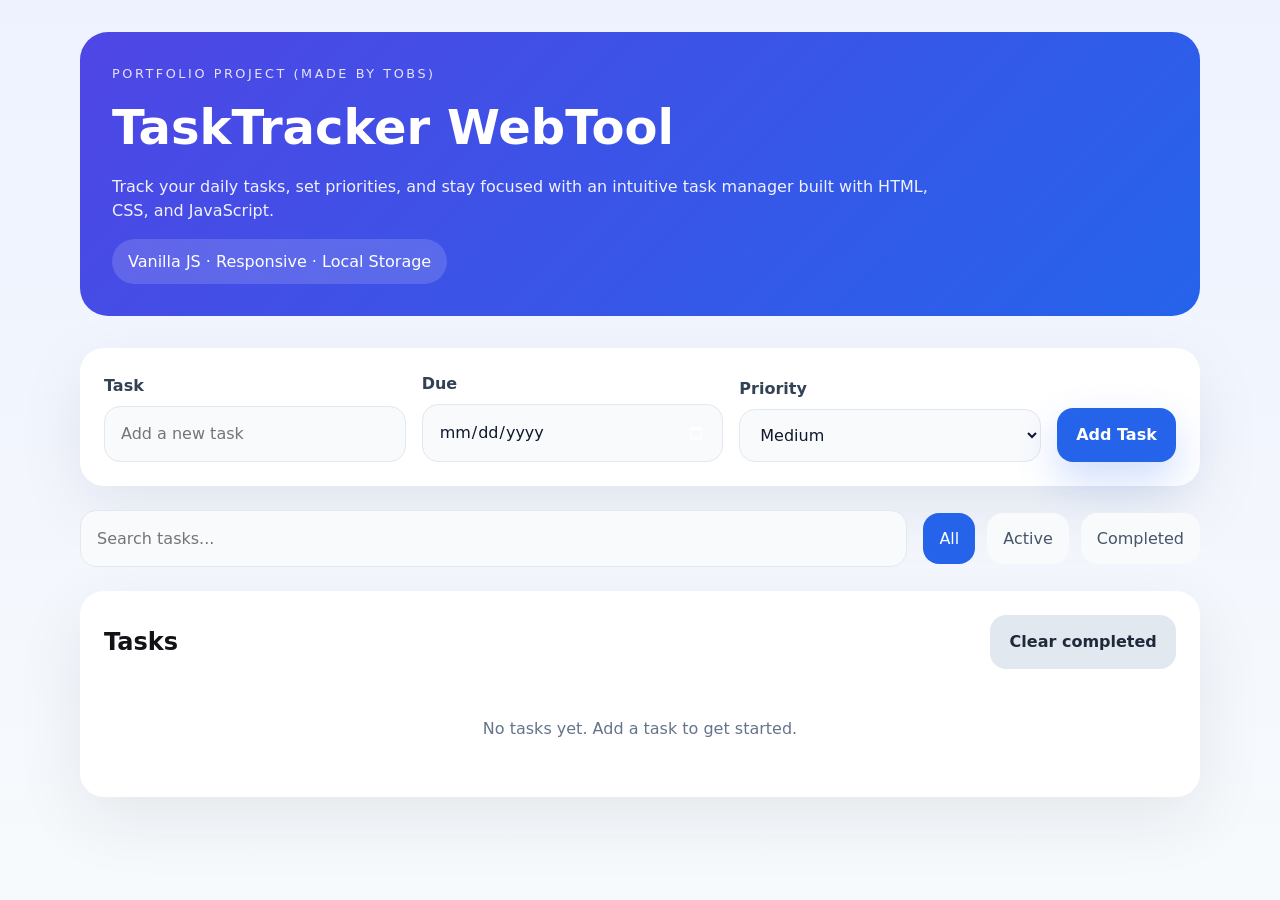
==== commit b822d964: "TaskTracker" ====
--- a/index.html
+++ b/index.html
@@ -1,157 +1,63 @@
 <!DOCTYPE html>
 <html lang="en">
 <head>
-    <meta charset="UTF-8">
-    <meta name="viewport" content="width=device-width, initial-scale=1.0">
-    <title>Tobias Eseverri - Portfolio & Projects</title>
-    <link rel="preconnect" href="https://fonts.googleapis.com">
-    <link rel="preconnect" href="https://fonts.gstatic.com" crossorigin>
-    <link href="https://fonts.googleapis.com/css2?family=Poppins:wght@300;400;500;600;700&family=Inter:wght@400;500;600&display=swap" rel="stylesheet">
-    <link rel="stylesheet" href="styles.css">
+  <meta charset="UTF-8" />
+  <meta name="viewport" content="width=device-width, initial-scale=1.0" />
+  <title>TaskTracker | Portfolio Project</title>
+  <link rel="stylesheet" href="styles.css" />
 </head>
 <body>
-    <nav class="navbar">
-        <div class="container">
-            <div class="navbar-content">
-                <a href="#" class="logo">TE</a>
-                <ul class="nav-links">
-                    <li><a href="#home">Home</a></li>
-                    <li><a href="#about">About</a></li>
-                    <li><a href="#work">Work</a></li>
-                    <li><a href="#contact" class="btn-cta">Get In Touch</a></li>
-                </ul>
-                <button class="hamburger" id="hamburger">
-                    <span></span>
-                    <span></span>
-                    <span></span>
-                </button>
-            </div>
+  <main class="app-shell">
+    <header class="app-header">
+      <div>
+        <p class="eyebrow">Portfolio Project (made by Tobs)</p>
+        <h1>TaskTracker WebTool</h1>
+        <p class="hero-copy">Track your daily tasks, set priorities, and stay focused with an intuitive task manager built with HTML, CSS, and JavaScript.</p>
+      </div>
+      <div class="project-badge">Vanilla JS · Responsive · Local Storage</div>
+    </header>
+
+    <section class="task-form-panel">
+      <form id="task-form" class="task-form" autocomplete="off">
+        <div class="field-group">
+          <label for="task-title">Task</label>
+          <input id="task-title" name="task-title" type="text" placeholder="Add a new task" required />
         </div>
-    </nav>
+        <div class="field-group">
+          <label for="task-date">Due</label>
+          <input id="task-date" name="task-date" type="date" />
+        </div>
+        <div class="field-group">
+          <label for="task-priority">Priority</label>
+          <select id="task-priority" name="task-priority">
+            <option value="medium" selected>Medium</option>
+            <option value="high">High</option>
+            <option value="low">Low</option>
+          </select>
+        </div>
+        <button type="submit" class="btn btn-primary">Add Task</button>
+      </form>
 
-    <section id="about" class="about">
-        <div class="container">
-            <h2 class="section-title">About Me</h2>
-            <div class="about-grid">
-                <div class="about-text">
-                    <p>
-                        I'm Tobias, a passionate junior front-end developer currently studying Systems Engineering. With a strong foundation in HTML, CSS, and JavaScript, I specialize in creating responsive, user-friendly web interfaces that leave a lasting impression.
-                    </p>
-                    <p>
-                        My approach combines clean, maintainable code with modern design trends. I'm constantly learning and staying updated with the latest web technologies to deliver exceptional results for every project.
-                    </p>
-                    <div class="about-stats">
-                        <div class="stat">
-                            <h3>3</h3>
-                            <p>Projects Completed</p>
-                        </div>
-                        <div class="stat">
-                            <h3>100%</h3>
-                            <p>Client Satisfaction</p>
-                        </div>
-                        <div class="stat">
-                            <h3>2+</h3>
-                            <p>Years Learning</p>
-                        </div>
-                    </div>
-                </div>
-                <div class="skills-showcase">
-                    <div class="skill-card">
-                        <div class="skill-icon">💻</div>
-                        <h3>Web Development</h3>
-                        <p>HTML, CSS, JavaScript & Modern Frameworks</p>
-                    </div>
-                    <div class="skill-card">
-                        <div class="skill-icon">🎨</div>
-                        <h3>UI/UX Design</h3>
-                        <p>Responsive layouts & user-centered design</p>
-                    </div>
-                    <div class="skill-card">
-                        <div class="skill-icon">⚡</div>
-                        <h3>Performance</h3>
-                        <p>Optimized & fast-loading web experiences</p>
-                    </div>
-                    <div class="skill-card">
-                        <div class="skill-icon">🚀</div>
-                        <h3>Problem Solving</h3>
-                        <p>Creative solutions to complex challenges</p>
-                    </div>
-                </div>
-            </div>
+      <div class="task-controls">
+        <input id="task-search" type="search" placeholder="Search tasks..." />
+        <div class="filter-group" role="group" aria-label="Task filters">
+          <button class="filter-btn active" data-filter="all">All</button>
+          <button class="filter-btn" data-filter="active">Active</button>
+          <button class="filter-btn" data-filter="completed">Completed</button>
         </div>
+      </div>
     </section>
 
-    <section id="work" class="work">
-        <div class="container">
-            <h2 class="section-title">Featured Work</h2>
-            <div class="portfolio-grid">
-                <div class="portfolio-card">
-                    <div class="card-image" style="background: linear-gradient(135deg, #667eea 0%, #764ba2 100%);"></div>
-                    <div class="card-content">
-                        <h3>Portfolio Website</h3>
-                        <p>A modern, responsive portfolio showcasing my projects and skills with smooth animations and clean design.</p>
-                        <div class="card-tags">
-                            <span>HTML</span>
-                            <span>CSS</span>
-                            <span>JavaScript</span>
-                            <a href="http://127.0.0.1:5500/PortfolioMain/index.html" class="tag-link">Go To The Project</a>
-                        </div>
-                    </div>
-                </div>
+    <section class="task-list-panel">
+      <div class="panel-header">
+        <h2>Tasks</h2>
+        <button id="clear-completed" class="btn btn-secondary">Clear completed</button>
+      </div>
+      <ul id="task-list" class="task-list" aria-live="polite"></ul>
+      <p id="empty-state" class="empty-state">No tasks yet. Add a task to get started.</p>
+    </section>
+  </main>
 
-                <div class="portfolio-card">
-                    <div class="card-image" style="background: linear-gradient(135deg, #f093fb 0%, #f5576c 100%);"></div>
-                    <div class="card-content">
-                        <h3>Task Tracker App</h3>
-                        <p>An interactive task management application with local storage, allowing users to organize and track their daily tasks efficiently.</p>
-                        <div class="card-tags">
-                            <span>JavaScript</span>
-                            <span>DOM</span>
-                            <span>Storage API</span>
-                            <a href="http://127.0.0.1:5500/TaskTracker/index.html" class="tag-link">Go To The Project</a>
-                        </div>
-                    </div>
-                </div>
-
-                <div class="portfolio-card">
-                    <div class="card-image" style="background: linear-gradient(135deg, #4facfe 0%, #00f2fe 100%);"></div>
-                    <div class="card-content">
-                        <h3>Landing Page Clone</h3>
-                        <p>A pixel-perfect clone of a modern landing page demonstrating advanced CSS techniques and responsive design principles.</p>
-                        <div class="card-tags">
-                            <span>CSS Grid</span>
-                            <span>Flexbox</span>
-                            <span>Responsive</span>
-                            <a href="http://127.0.0.1:5500/portfolio/index.html" class="tag-link">Go To The Project</a>
-                        </div>
-                    </div>
-                </div>
-            </div>
-        </div>
-    </section>
-
-    <section id="contact" class="cta">
-        <div class="container">
-            <h2>Let's Work Together</h2>
-            <p>Have a project in mind? I'd love to hear about it. Get in touch and let's create something extraordinary.</p>
-            <div class="cta-buttons">
-                <a href="mailto:forworktobias@gmail.com" class="btn btn-primary btn-large">Send me an Email</a>
-            </div>
-            <div class="social-links">
-                <a href="https://www.linkedin.com/in/tobias-eseverri/?locale=en-US" aria-label="LinkedIn">in</a>
-                <a href="https://github.com/tobizk" aria-label="GitHub">gh</a>
-                <a href="https://x.com/painpackertob" aria-label="Twitter">tw</a>
-            </div>
-        </div>
-    </section>
-
-    <footer class="footer">
-        <div class="container">
-            <p>&copy; 2026 Tobs. All rights reserved.</p>
-            <p>Crafted with ❤️ and a passion for great design.</p>
-        </div>
-    </footer>
-
-    <script src="script.js"></script>
+  <script src="script.js"></script>
 </body>
 </html>
--- a/styles.css
+++ b/styles.css
@@ -1,583 +1,284 @@
 :root {
-    --primary: #3b82f6;
-    --primary-dark: #1d4ed8;
-    --secondary: #8b5cf6;
-    --accent: #ec4899;
-    --background: #000000;
-    --surface: #0b0b0b;
-    --card-bg: #0f1724;
-    --text: #f9fafb;
-.footer {
-     background-color: var(--card-bg);
-     color: var(--text-muted);
-     padding: 2rem 0;
-     text-align: center;
-}
-.footer p {
-     margin: 0.25rem 0;
-}
-    --text-muted: #9ca3af;
-    --border: rgba(255, 255, 255, 0.06);
-    --shadow: 0 10px 30px rgba(2, 6, 23, 0.6);
-    --shadow-md: 0 6px 20px rgba(2, 6, 23, 0.5);
+  color-scheme: dark;
+  font-family: Inter, system-ui, -apple-system, BlinkMacSystemFont, "Segoe UI", sans-serif;
+  color: #121316;
+  background: #f5f7fb;
+  font-size: 16px;
+  line-height: 1.5;
 }
 
 * {
-    margin: 0;
-    padding: 0;
-    box-sizing: border-box;
-}
-
-html {
-    scroll-behavior: smooth;
+  box-sizing: border-box;
 }
 
 body {
-    font-family: 'Inter', -apple-system, BlinkMacSystemFont, 'Segoe UI', sans-serif;
-    background-color: var(--background);
-    color: var(--text);
-    line-height: 1.6;
-    overflow-x: hidden;
-}
-
-a{
-    text-decoration: none;
-    text-decoration-skip-ink: auto;
-    text-decoration-color: var(--primary);
-    text-align: center;
-}
-
-.container {
-    max-width: 1200px;
-    margin: 0 auto;
-    padding: 0 20px;
-}
-
-h1, h2, h3, h4, h5, h6 {
-    font-family: 'Poppins', sans-serif;
-    font-weight: 600;
-    line-height: 1.3;
-}
-
-.section-title {
-    font-size: 2.5rem;
-    text-align: center;
-    margin-bottom: 3rem;
-    background: linear-gradient(135deg, var(--primary) 0%, var(--secondary) 100%);
-    -webkit-background-clip: text;
-    -webkit-text-fill-color: transparent;
-    background-clip: text;
-}
-
-.badge {
-    display: inline-block;
-    padding: 0.5rem 1rem;
-    background: rgba(59, 130, 246, 0.1);
-    color: var(--primary);
-    border-radius: 20px;
-    font-size: 0.875rem;
-    font-weight: 600;
-    text-transform: uppercase;
-    letter-spacing: 0.5px;
-    margin-bottom: 1rem;
-}
-
-.gradient-text {
-    background: linear-gradient(135deg, var(--primary) 0%, var(--secondary) 100%);
-    -webkit-background-clip: text;
-    -webkit-text-fill-color: transparent;
-    background-clip: text;
+  margin: 0;
+  min-height: 100vh;
+  background: linear-gradient(180deg, #eef2ff 0%, #f7fafc 100%);
+}
+
+button,
+input,
+select {
+  font: inherit;
+}
+
+.app-shell {
+  width: min(1120px, calc(100% - 2rem));
+  margin: 0 auto;
+  padding: 2rem 0 3rem;
+}
+
+.app-header {
+  display: grid;
+  gap: 1rem;
+  padding: 2rem;
+  border-radius: 28px;
+  background: linear-gradient(135deg, #4f46e5, #2563eb);
+  color: white;
+}
+
+.eyebrow {
+  margin: 0 0 0.5rem;
+  text-transform: uppercase;
+  letter-spacing: 0.2em;
+  opacity: 0.85;
+  font-size: 0.8rem;
+}
+
+h1 {
+  margin: 0 0 0.75rem;
+  font-size: clamp(2rem, 4vw, 3rem);
+}
+
+.hero-copy {
+  margin: 0;
+  max-width: 52rem;
+  opacity: 0.92;
+}
+
+.project-badge {
+  justify-self: start;
+  width: fit-content;
+  padding: 0.65rem 1rem;
+  border-radius: 999px;
+  background: rgba(255,255,255,0.15);
+  backdrop-filter: blur(12px);
+}
+
+.task-form-panel {
+  margin: 2rem 0 1.5rem;
+  display: grid;
+  gap: 1.5rem;
+}
+
+.task-form {
+  display: grid;
+  gap: 1rem;
+  padding: 1.5rem;
+  border-radius: 24px;
+  background: white;
+  box-shadow: 0 22px 68px rgba(16, 24, 40, 0.08);
+}
+
+.field-group {
+  display: grid;
+  gap: 0.5rem;
+}
+
+label {
+  font-weight: 600;
+  color: #334155;
+}
+
+input[type="text"],
+input[type="date"],
+input[type="search"],
+select {
+  width: 100%;
+  padding: 0.95rem 1rem;
+  border-radius: 16px;
+  border: 1px solid #e2e8f0;
+  background: #f8fafc;
+  color: #0f172a;
+}
+
+input[type="search"] {
+  width: 100%;
+}
+
+button {
+  cursor: pointer;
+  border: none;
+  border-radius: 16px;
+  transition: transform 0.2s ease, box-shadow 0.2s ease, background-color 0.2s ease;
+}
+
+button:hover {
+  transform: translateY(-1px);
 }
 
 .btn {
-    display: inline-block;
-    padding: 0.75rem 1.5rem;
-    border-radius: 8px;
-    text-decoration: none;
-    font-weight: 600;
-    transition: all 0.3s ease;
-    border: none;
-    cursor: pointer;
-    font-size: 1rem;
+  padding: 0.95rem 1.2rem;
+  font-weight: 700;
 }
 
 .btn-primary {
-    background-color: var(--primary);
-    color: white;
-}
-
-.btn-primary:hover {
-    background-color: var(--primary-dark);
-    transform: translateY(-2px);
-    box-shadow: 0 12px 24px rgba(59, 130, 246, 0.4);
+  color: white;
+  background: #2563eb;
+  box-shadow: 0 18px 40px rgba(37, 99, 235, 0.22);
 }
 
 .btn-secondary {
-    background-color: transparent;
-    color: var(--primary);
-    border: 2px solid var(--primary);
-}
-
-.btn-secondary:hover {
-    background-color: var(--primary);
-    color: white;
-    transform: translateY(-2px);
-}
-
-.btn-large {
-    padding: 1rem 2.5rem;
-    font-size: 1.1rem;
-}
-
-.btn-cta {
-    background-color: var(--primary);
-    color: white;
-    padding: 0.5rem 1.25rem;
-    border-radius: 6px;
-}
-
-.btn-cta:hover {
-    background-color: var(--primary-dark);
-}
-
-.navbar {
-    position: sticky;
-    top: 0;
-    background: rgba(0, 0, 0, 0.55);
-    backdrop-filter: blur(6px);
-    border-bottom: 1px solid var(--border);
-    z-index: 1000;
-    transition: all 0.3s ease;
-}
-
-.navbar-content {
-    display: flex;
-    justify-content: space-between;
+  color: #1e293b;
+  background: #e2e8f0;
+}
+
+.task-controls {
+  display: grid;
+  gap: 1rem;
+}
+
+.filter-group {
+  display: flex;
+  gap: 0.75rem;
+  flex-wrap: wrap;
+}
+
+.filter-btn {
+  padding: 0.85rem 1rem;
+  background: #f8fafc;
+  color: #475569;
+}
+
+.filter-btn.active,
+.filter-btn:hover {
+  background: #2563eb;
+  color: white;
+}
+
+.task-list-panel {
+  padding: 1.5rem;
+  border-radius: 24px;
+  background: white;
+  box-shadow: 0 22px 68px rgba(16, 24, 40, 0.08);
+}
+
+.panel-header {
+  display: flex;
+  align-items: center;
+  justify-content: space-between;
+  gap: 1rem;
+  margin-bottom: 1rem;
+}
+
+h2 {
+  margin: 0;
+}
+
+.task-list {
+  list-style: none;
+  margin: 0;
+  padding: 0;
+  display: grid;
+  gap: 1rem;
+}
+
+.task-item {
+  display: grid;
+  grid-template-columns: auto 1fr auto;
+  gap: 1rem;
+  align-items: center;
+  padding: 1rem;
+  border-radius: 20px;
+  border: 1px solid #e2e8f0;
+}
+
+.task-content {
+  display: grid;
+  gap: 0.35rem;
+}
+
+.task-title {
+  margin: 0;
+  font-size: 1rem;
+  font-weight: 700;
+  color: #0f172a;
+}
+
+.task-meta {
+  margin: 0;
+  display: flex;
+  flex-wrap: wrap;
+  gap: 0.5rem;
+  color: #475569;
+  font-size: 0.9rem;
+}
+
+.task-tag {
+  padding: 0.25rem 0.65rem;
+  border-radius: 999px;
+  font-size: 0.8rem;
+  text-transform: capitalize;
+}
+
+.tag-high {
+  background: #fee2e2;
+  color: #b91c1c;
+}
+
+.tag-medium {
+  background: #fef3c7;
+  color: #b45309;
+}
+
+.tag-low {
+  background: #d1fae5;
+  color: #065f46;
+}
+
+.task-actions {
+  display: flex;
+  gap: 0.75rem;
+  align-items: center;
+}
+
+.small-btn {
+  padding: 0.7rem 0.9rem;
+  background: #f8fafc;
+  color: #475569;
+}
+
+.task-completed .task-title {
+  text-decoration: line-through;
+  color: #64748b;
+}
+
+.empty-state {
+  margin: 0;
+  padding: 2rem 0;
+  color: #64748b;
+  text-align: center;
+}
+
+@media (min-width: 768px) {
+  .task-form {
+    grid-template-columns: 1fr 1fr 1fr auto;
+    align-items: end;
+  }
+
+  .task-controls {
+    grid-template-columns: 1fr auto;
     align-items: center;
-    padding: 1rem 0;
-}
-
-.logo {
-    font-family: 'Poppins', sans-serif;
-    font-size: 1.5rem;
-    font-weight: 700;
-    background: linear-gradient(135deg, var(--primary) 0%, var(--secondary) 100%);
-    -webkit-background-clip: text;
-    -webkit-text-fill-color: transparent;
-    background-clip: text;
-    text-decoration: none;
-}
-
-.nav-links {
-    display: flex;
-    list-style: none;
-    gap: 2.5rem;
-    align-items: center;
-}
-
-.nav-links a {
-    color: var(--text);
-    text-decoration: none;
-    font-weight: 500;
-    transition: color 0.3s ease;
-    position: relative;
-}
-
-.nav-links a:not(.btn-cta)::after {
-    content: '';
-    position: absolute;
-    bottom: -5px;
-    left: 0;
-    width: 0;
-    height: 2px;
-    background: var(--primary);
-    transition: width 0.3s ease;
-}
-
-.nav-links a:not(.btn-cta):hover::after {
-    width: 100%;
-}
-
-.hamburger {
-    display: none;
-    background: none;
-    border: none;
-    cursor: pointer;
-    flex-direction: column;
-    gap: 6px;
-}
-
-.hamburger span {
-    width: 24px;
-    height: 2.5px;
-    background: var(--text);
-    border-radius: 2px;
-    transition: all 0.3s ease;
-}
-
-.floating-box {
-    position: absolute;
-    border-radius: 16px;
-    animation: float 6s ease-in-out infinite;
-}
-
-.box-1 {
-    width: 120px;
-    height: 120px;
-    background: linear-gradient(135deg, var(--primary) 0%, var(--secondary) 100%);
-    top: 20px;
-    left: 0;
-    animation-delay: 0s;
-}
-
-.box-2 {
-    width: 100px;
-    height: 100px;
-    background: linear-gradient(135deg, var(--accent) 0%, var(--primary) 100%);
-    bottom: 50px;
-    right: 20px;
-    animation-delay: 2s;
-}
-
-.box-3 {
-    width: 80px;
-    height: 80px;
-    background: linear-gradient(135deg, var(--secondary) 0%, var(--accent) 100%);
-    top: 50%;
-    right: 0;
-    animation-delay: 4s;
-}
-
-.animated-sphere {
-    position: absolute;
-    width: 300px;
-    height: 300px;
-    background: radial-gradient(circle at 30% 30%, rgba(255, 255, 255, 0.8), transparent);
-    border: 1px solid rgba(59, 130, 246, 0.2);
-    border-radius: 50%;
-    top: 50%;
-    left: 50%;
-    transform: translate(-50%, -50%);
-    animation: rotate 20s linear infinite;
-}
-
-@keyframes float {
-    0%, 100% { transform: translateY(0px); }
-    50% { transform: translateY(-30px); }
-}
-
-@keyframes rotate {
-    0% { transform: translate(-50%, -50%) rotate(0deg); }
-    100% { transform: translate(-50%, -50%) rotate(360deg); }
-}
-
-.about {
-    padding: 5rem 0;
-    background-color: var(--surface);
-}
-
-.about-grid {
-    display: grid;
-    grid-template-columns: 1fr 1fr;
-    gap: 3rem;
-    align-items: center;
-}
-
-.about-text p {
-    font-size: 1.1rem;
-    color: var(--text-muted);
-    margin-bottom: 1.5rem;
-    line-height: 1.8;
-}
-
-.about-stats {
-    display: grid;
-    grid-template-columns: repeat(3, 1fr);
-    gap: 2rem;
-    margin-top: 2rem;
-}
-
-.stat h3 {
-    font-size: 2rem;
-    color: var(--primary);
-    margin-bottom: 0.5rem;
-}
-
-.stat p {
-    color: var(--text-muted);
-    font-size: 0.9rem;
-}
-
-.skills-showcase {
-    display: grid;
-    grid-template-columns: repeat(2, 1fr);
-    gap: 1.5rem;
-}
-
-.skill-card {
-    background: var(--card-bg);
-    padding: 2rem;
-    border-radius: 12px;
-    box-shadow: var(--shadow-md);
-    transition: all 0.3s ease;
-    text-align: center;
-}
-
-.skill-card:hover {
-    transform: translateY(-8px);
-    box-shadow: var(--shadow);
-}
-
-.skill-icon {
-    font-size: 2.5rem;
-    margin-bottom: 1rem;
-}
-
-.skill-card h3 {
-    margin-bottom: 0.5rem;
-    font-size: 1.1rem;
-}
-
-.skill-card p {
-    color: var(--text-muted);
-    font-size: 0.9rem;
-}
-
-.work {
-    padding: 5rem 0;
-}
-
-.portfolio-grid {
-    display: grid;
-    grid-template-columns: repeat(auto-fit, minmax(300px, 1fr));
-    gap: 2.5rem;
-    margin-bottom: 3rem;
-}
-
-.portfolio-card {
-    background: var(--card-bg);
-    border-radius: 12px;
-    overflow: hidden;
-    box-shadow: var(--shadow-md);
-    transition: all 0.3s ease;
-}
-
-.portfolio-card:hover {
-    transform: translateY(-12px);
-    box-shadow: var(--shadow);
-}
-
-.card-image {
-    width: 100%;
-    height: 200px;
-    transition: transform 0.3s ease;
-}
-
-.portfolio-card:hover .card-image {
-    transform: scale(1.05);
-}
-
-.card-content {
-    padding: 2rem;
-}
-
-.card-content h3 {
-    margin-bottom: 1rem;
-    font-size: 1.3rem;
-}
-
-.card-content p {
-    color: var(--text-muted);
-    margin-bottom: 1.5rem;
-    font-size: 0.95rem;
-    line-height: 1.6;
-}
-
-.card-tags {
-    display: flex;
-    gap: 0.5rem;
-    flex-wrap: wrap;
-}
-
-.card-tags span {
-    display: inline-block;
-    padding: 0.35rem 0.85rem;
-    background: rgba(59, 130, 246, 0.1);
-    color: var(--primary);
-    border-radius: 20px;
-    font-size: 0.8rem;
-    font-weight: 500;
-}
-
-.view-all-link {
-    text-align: center;
-}
-
-.cta {
-    padding: 5rem 0;
-    background: linear-gradient(135deg, var(--primary) 0%, var(--secondary) 100%);
-    color: white;
-    text-align: center;
-}
-
-.cta h2 {
-    font-size: 2.5rem;
-    margin-bottom: 1rem;
-}
-
-.cta p {
-    font-size: 1.1rem;
-    margin-bottom: 2.5rem;
-    max-width: 600px;
-    margin-left: auto;
-    margin-right: auto;
-    opacity: 0.95;
-}
-
-.cta-buttons {
-    display: flex;
-    gap: 1.5rem;
-    justify-content: center;
-    margin-bottom: 2rem;
-    flex-wrap: wrap;
-}
-
-.btn-primary:has(.cta &) {
-    background-color: white;
-    color: var(--primary);
-}
-
-.cta .btn-primary {
-    background-color: white;
-    color: var(--primary);
-}
-
-.cta .btn-primary:hover {
-    background-color: rgba(255, 255, 255, 0.9);
-}
-
-.cta .btn-secondary {
-    background-color: transparent;
-    color: white;
-    border-color: white;
-}
-
-.cta .btn-secondary:hover {
-    background-color: white;
-    color: var(--primary);
-}
-
-.social-links {
-    display: flex;
-    gap: 2rem;
-    justify-content: center;
-    margin-top: 2rem;
-}
-
-.social-links a {
-    display: flex;
-    align-items: center;
-    justify-content: center;
-    width: 45px;
-    height: 45px;
-    background: rgba(255, 255, 255, 0.2);
-    color: white;
-    text-decoration: none;
-    border-radius: 50%;
-    font-weight: 600;
-    transition: all 0.3s ease;
-    font-size: 0.9rem;
-}
-
-social-links a:hover {
-    background: white;
-    color: var(--primary);
-    transform: translateY(-3px);
-}
-
-.footer {
-    background-color: var(--text);
-    color: white;
-    padding: 2rem 0;
-    text-align: center;
-}
-
-.footer p {
-    margin: 0.25rem 0;
-}
-
-.footer p:last-child {
-    font-size: 0.9rem;
-    opacity: 0.8;
-}
-
-@media (max-width: 768px) {
-    .nav-links {
-        gap: 1.5rem;
-    }
-
-    .hamburger {
-        display: flex;
-    }
-
-    .section-title {
-        font-size: 2rem;
-    }
-
-    .about-grid {
-        grid-template-columns: 1fr;
-    }
-
-    .about-stats {
-        grid-template-columns: repeat(3, 1fr);
-        gap: 1rem;
-    }
-
-    .stat h3 {
-        font-size: 1.5rem;
-    }
-
-    .skills-showcase {
-        grid-template-columns: 1fr;
-    }
-
-    .cta h2 {
-        font-size: 2rem;
-    }
-
-    .cta-buttons {
-        flex-direction: column;
-    }
-
-    .cta .btn-large {
-        width: 100%;
-    }
-
-    .portfolio-grid {
-        grid-template-columns: 1fr;
-    }
-}
-
-@media (max-width: 480px) {
-    .nav-links {
-        gap: 1rem;
-    }
-
-    .section-title {
-        font-size: 1.5rem;
-        margin-bottom: 2rem;
-    }
-
-    .about-stats {
-        grid-template-columns: 1fr;
-    }
-
-    .social-links {
-        gap: 1rem;
-    }
-
-    .social-links a {
-        width: 40px;
-        height: 40px;
-    }
-}
+  }
+}
+
+@media (max-width: 680px) {
+  .app-shell {
+    width: min(100%, calc(100% - 1rem));
+  }
+
+  .task-form {
+    padding: 1rem;
+  }
+}
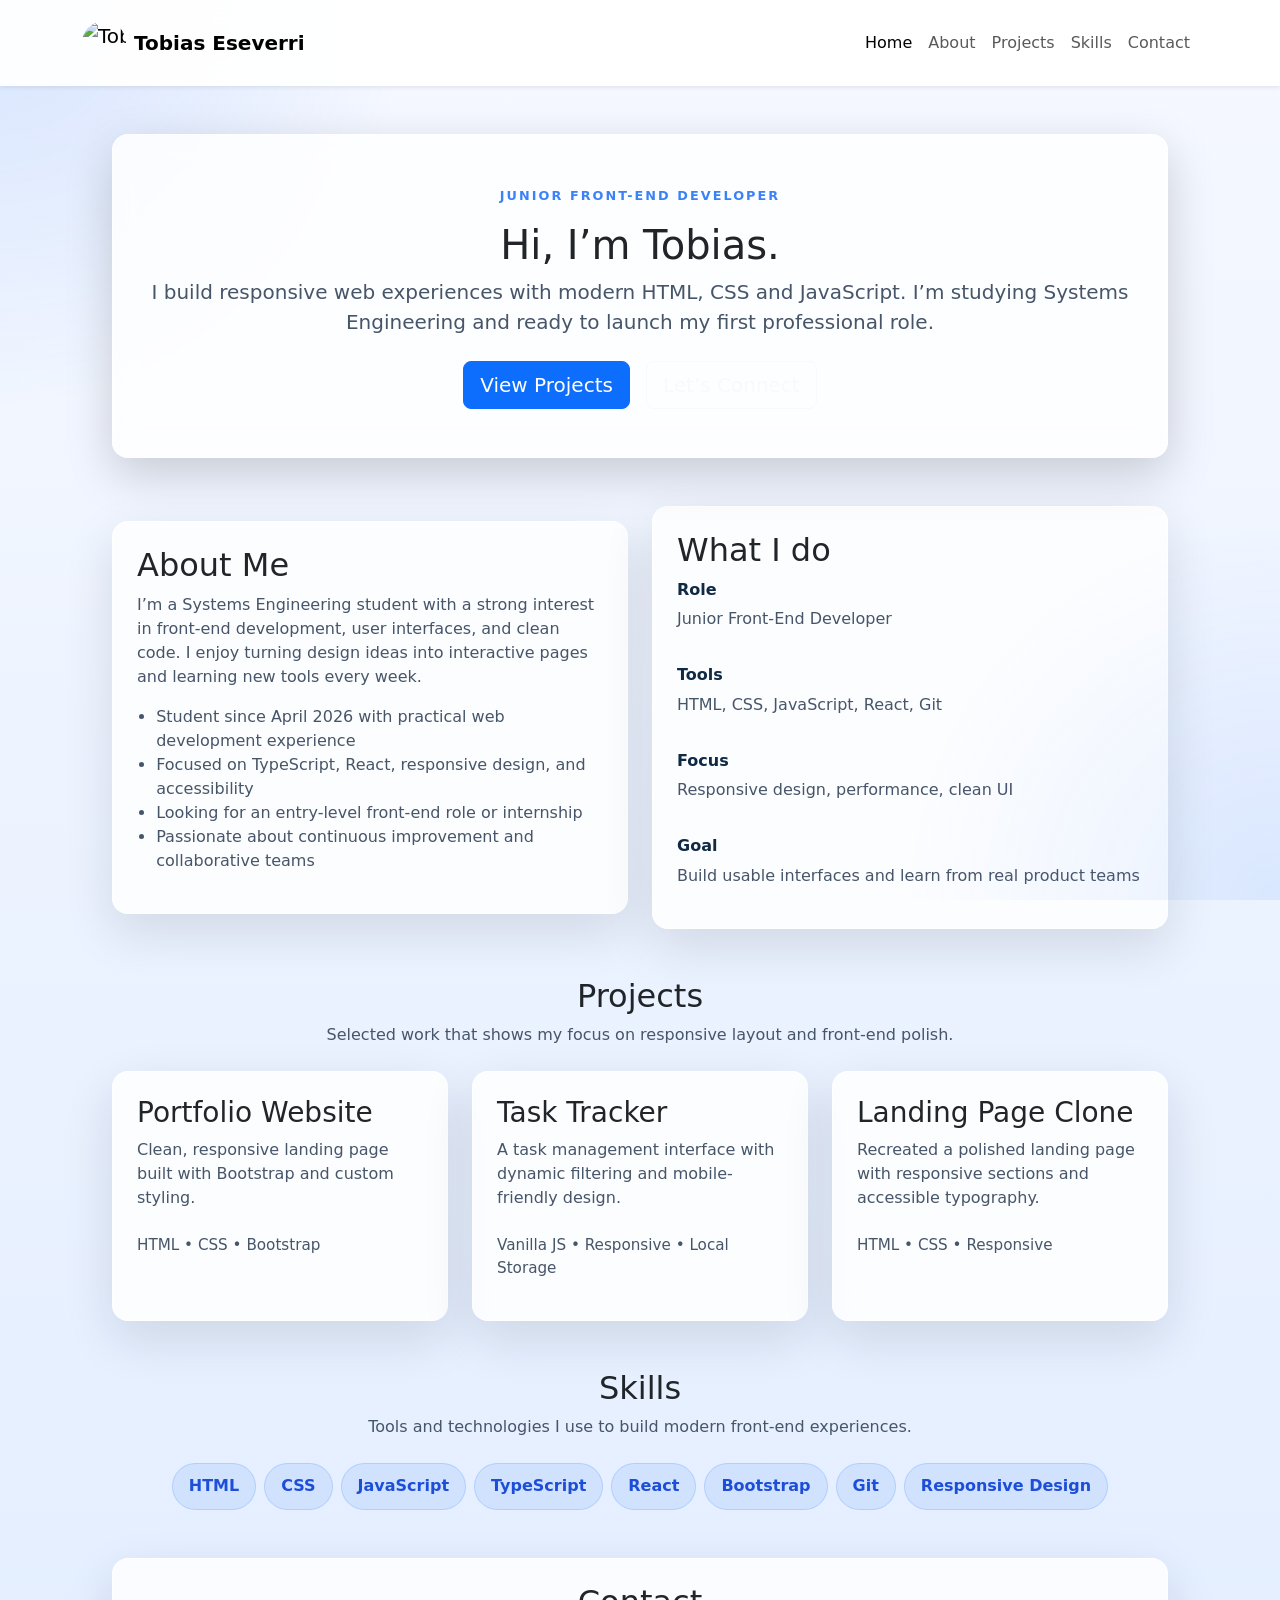
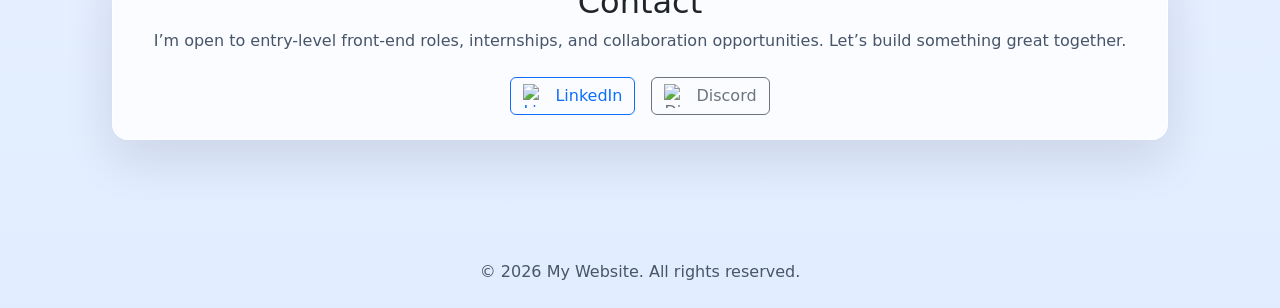
==== commit 026be060: "Page-For-Public-Use" ====
--- a/index.html
+++ b/index.html
@@ -1,63 +1,157 @@
 <!DOCTYPE html>
 <html lang="en">
 <head>
-  <meta charset="UTF-8" />
-  <meta name="viewport" content="width=device-width, initial-scale=1.0" />
-  <title>TaskTracker | Portfolio Project</title>
-  <link rel="stylesheet" href="styles.css" />
+    <meta charset="utf-8">
+    <meta name="viewport" content="width=device-width, initial-scale=1">
+    <title>Tobias Eseverri | Junior Front-End Developer</title>
+    <link rel="preconnect" href="https://fonts.googleapis.com">
+    <link rel="preconnect" href="https://fonts.gstatic.com" crossorigin>
+    <link href="https://fonts.googleapis.com/css2?family=Google+Sans:ital,opsz,wght@0,17..18,400..700;1,17..18,400..700&display=swap" rel="stylesheet">
+    <link rel="stylesheet" href="styles.css">
+    <link href="https://cdn.jsdelivr.net/npm/bootstrap@5.3.2/dist/css/bootstrap.min.css" rel="stylesheet">
 </head>
 <body>
-  <main class="app-shell">
-    <header class="app-header">
-      <div>
-        <p class="eyebrow">Portfolio Project (made by Tobs)</p>
-        <h1>TaskTracker WebTool</h1>
-        <p class="hero-copy">Track your daily tasks, set priorities, and stay focused with an intuitive task manager built with HTML, CSS, and JavaScript.</p>
-      </div>
-      <div class="project-badge">Vanilla JS · Responsive · Local Storage</div>
-    </header>
+    <nav class="navbar navbar-expand-lg navbar-light shadow-sm py-3">
+        <div class="container">
+            <a class="navbar-brand d-flex align-items-center" href="#welcomepage">
+                <img src="./img/logo.png" alt="Tobias logo" width="44" height="44" class="rounded-circle me-2">
+                <span class="fw-bold">Tobias Eseverri</span>
+            </a>
+            <button class="navbar-toggler" type="button" data-bs-toggle="collapse" data-bs-target="#navbarSupportedContent" aria-controls="navbarSupportedContent" aria-expanded="false" aria-label="Toggle navigation">
+                <span class="navbar-toggler-icon"></span>
+            </button>
+            <div class="collapse navbar-collapse" id="navbarSupportedContent">
+                <ul class="navbar-nav ms-auto mb-2 mb-lg-0">
+                    <li class="nav-item"><a class="nav-link active" aria-current="page" href="#welcomepage">Home</a></li>
+                    <li class="nav-item"><a class="nav-link" href="#about">About</a></li>
+                    <li class="nav-item"><a class="nav-link" href="#projects">Projects</a></li>
+                    <li class="nav-item"><a class="nav-link" href="#skills">Skills</a></li>
+                    <li class="nav-item"><a class="nav-link" href="#contact">Contact</a></li>
+                </ul>
+            </div>
+        </div>
+    </nav>
 
-    <section class="task-form-panel">
-      <form id="task-form" class="task-form" autocomplete="off">
-        <div class="field-group">
-          <label for="task-title">Task</label>
-          <input id="task-title" name="task-title" type="text" placeholder="Add a new task" required />
-        </div>
-        <div class="field-group">
-          <label for="task-date">Due</label>
-          <input id="task-date" name="task-date" type="date" />
-        </div>
-        <div class="field-group">
-          <label for="task-priority">Priority</label>
-          <select id="task-priority" name="task-priority">
-            <option value="medium" selected>Medium</option>
-            <option value="high">High</option>
-            <option value="low">Low</option>
-          </select>
-        </div>
-        <button type="submit" class="btn btn-primary">Add Task</button>
-      </form>
+    <main class="container py-5">
+        <section id="welcomepage" class="hero-section mb-5 text-center rounded-4 soft-card shadow-lg">
+            <div class="py-5 px-4">
+                <p class="eyebrow">Junior Front-End Developer</p>
+                <h1>Hi, I’m Tobias.</h1>
+                <p class="lead">I build responsive web experiences with modern HTML, CSS and JavaScript. I’m studying Systems Engineering and ready to launch my first professional role.</p>
+                <div class="d-flex justify-content-center gap-3 flex-wrap mt-4">
+                    <a href="#projects" class="btn btn-primary btn-lg">View Projects</a>
+                    <a href="#contact" class="btn btn-outline-light btn-lg">Let’s Connect</a>
+                </div>
+            </div>
+        </section>
 
-      <div class="task-controls">
-        <input id="task-search" type="search" placeholder="Search tasks..." />
-        <div class="filter-group" role="group" aria-label="Task filters">
-          <button class="filter-btn active" data-filter="all">All</button>
-          <button class="filter-btn" data-filter="active">Active</button>
-          <button class="filter-btn" data-filter="completed">Completed</button>
-        </div>
-      </div>
-    </section>
+        <section id="about" class="mb-5">
+            <div class="row g-4 align-items-center">
+                <div class="col-lg-6">
+                    <div class="p-4 rounded-4 soft-card h-100">
+                        <h2>About Me</h2>
+                        <p>I’m a Systems Engineering student with a strong interest in front-end development, user interfaces, and clean code. I enjoy turning design ideas into interactive pages and learning new tools every week.</p>
+                        <ul class="about-list">
+                            <li>Student since April 2026 with practical web development experience</li>
+                            <li>Focused on TypeScript, React, responsive design, and accessibility</li>
+                            <li>Looking for an entry-level front-end role or internship</li>
+                            <li>Passionate about continuous improvement and collaborative teams</li>
+                        </ul>
+                    </div>
+                </div>
+                <div class="col-lg-6">
+                    <div class="p-4 rounded-4 soft-card h-100">
+                        <h2>What I do</h2>
+                        <div class="info-grid">
+                            <div>
+                                <strong>Role</strong>
+                                <p>Junior Front-End Developer</p>
+                            </div>
+                            <div>
+                                <strong>Tools</strong>
+                                <p>HTML, CSS, JavaScript, React, Git</p>
+                            </div>
+                            <div>
+                                <strong>Focus</strong>
+                                <p>Responsive design, performance, clean UI</p>
+                            </div>
+                            <div>
+                                <strong>Goal</strong>
+                                <p>Build usable interfaces and learn from real product teams</p>
+                            </div>
+                        </div>
+                    </div>
+                </div>
+            </div>
+        </section>
 
-    <section class="task-list-panel">
-      <div class="panel-header">
-        <h2>Tasks</h2>
-        <button id="clear-completed" class="btn btn-secondary">Clear completed</button>
-      </div>
-      <ul id="task-list" class="task-list" aria-live="polite"></ul>
-      <p id="empty-state" class="empty-state">No tasks yet. Add a task to get started.</p>
-    </section>
-  </main>
+        <section id="projects" class="mb-5">
+            <div class="section-heading text-center mb-4">
+                <h2>Projects</h2>
+                <p>Selected work that shows my focus on responsive layout and front-end polish.</p>
+            </div>
+            <div class="row g-4">
+                <div class="col-md-4">
+                    <article class="project-card p-4 rounded-4 soft-card h-100">
+                        <h3>Portfolio Website</h3>
+                        <p>Clean, responsive landing page built with Bootstrap and custom styling.</p>
+                        <p class="project-tags">HTML • CSS • Bootstrap</p>
+                    </article>
+                </div>
+                <div class="col-md-4">
+                    <article class="project-card p-4 rounded-4 soft-card h-100">
+                        <h3>Task Tracker</h3>
+                        <p>A task management interface with dynamic filtering and mobile-friendly design.</p>
+                        <p class="project-tags">Vanilla JS • Responsive • Local Storage</p>
+                    </article>
+                </div>
+                <div class="col-md-4">
+                    <article class="project-card p-4 rounded-4 soft-card h-100">
+                        <h3>Landing Page Clone</h3>
+                        <p>Recreated a polished landing page with responsive sections and accessible typography.</p>
+                        <p class="project-tags">HTML • CSS • Responsive</p>
+                    </article>
+                </div>
+            </div>
+        </section>
 
-  <script src="script.js"></script>
+        <section id="skills" class="mb-5">
+            <div class="section-heading text-center mb-4">
+                <h2>Skills</h2>
+                <p>Tools and technologies I use to build modern front-end experiences.</p>
+            </div>
+            <div class="d-flex flex-wrap justify-content-center gap-2">
+                <span class="skill-badge">HTML</span>
+                <span class="skill-badge">CSS</span>
+                <span class="skill-badge">JavaScript</span>
+                <span class="skill-badge">TypeScript</span>
+                <span class="skill-badge">React</span>
+                <span class="skill-badge">Bootstrap</span>
+                <span class="skill-badge">Git</span>
+                <span class="skill-badge">Responsive Design</span>
+            </div>
+        </section>
+
+        <section id="contact" class="mb-5">
+            <div class="p-4 rounded-4 soft-card text-center">
+                <h2>Contact</h2>
+                <p>I’m open to entry-level front-end roles, internships, and collaboration opportunities. Let’s build something great together.</p>
+                <div class="d-flex justify-content-center gap-3 flex-wrap mt-4">
+                    <a href="https://www.linkedin.com/in/tobias-eseverri/?locale=en-US" class="btn btn-outline-primary d-flex align-items-center">
+                        <img src="./img/linkedin-icon.png" alt="LinkedIn" width="24" height="24" class="me-2">LinkedIn
+                    </a>
+                    <a href="https://discord.gg/ujc9dEtp" class="btn btn-outline-secondary d-flex align-items-center">
+                        <img src="./img/discord-icon.png" alt="Discord" width="24" height="24" class="me-2">Discord
+                    </a>
+                </div>
+            </div>
+        </section>
+    </main>
+
+    <footer class="text-center py-4">
+        <p class="mb-0">&copy; 2026 My Website. All rights reserved.</p>
+    </footer>
+
+    <script src="https://cdn.jsdelivr.net/npm/bootstrap@5.3.2/dist/js/bootstrap.bundle.min.js"></script>
 </body>
-</html>
+</html>
--- a/styles.css
+++ b/styles.css
@@ -1,284 +1,170 @@
-:root {
-  color-scheme: dark;
-  font-family: Inter, system-ui, -apple-system, BlinkMacSystemFont, "Segoe UI", sans-serif;
-  color: #121316;
-  background: #f5f7fb;
-  font-size: 16px;
-  line-height: 1.5;
+:root{
+  --soft-bg-1:#f5f8ff;
+  --soft-bg-2:#eef4ff;
+  --card-bg: rgba(255,255,255,0.82);
+  --accent: #3b82f6;
+  --accent-dark: #1d4ed8;
+  --text: #102a43;
+  --muted: #475569;
 }
 
-* {
-  box-sizing: border-box;
+html, body {
+  min-height: 100%;
 }
 
 body {
   margin: 0;
-  min-height: 100vh;
-  background: linear-gradient(180deg, #eef2ff 0%, #f7fafc 100%);
+  font-family: 'Google Sans', system-ui, -apple-system, 'Segoe UI', Roboto, 'Helvetica Neue', Arial, sans-serif;
+  color: var(--text);
+  background: linear-gradient(180deg, rgba(245, 248, 255, 0.96), rgba(222, 235, 255, 0.9)), url('./img/backgroundchinese.jpg') no-repeat center center / cover fixed;
+  -webkit-font-smoothing: antialiased;
 }
 
-button,
-input,
-select {
-  font: inherit;
+.hero-section {
+  background: rgba(255, 255, 255, 0.82);
+  backdrop-filter: blur(12px);
+  border: 1px solid rgba(255, 255, 255, 0.7);
 }
 
-.app-shell {
-  width: min(1120px, calc(100% - 2rem));
-  margin: 0 auto;
-  padding: 2rem 0 3rem;
+.soft-card {
+  background: var(--card-bg);
+  border: 1px solid rgba(255, 255, 255, 0.7);
+  box-shadow: 0 18px 50px rgba(15, 23, 42, 0.12);
 }
 
-.app-header {
-  display: grid;
-  gap: 1rem;
-  padding: 2rem;
-  border-radius: 28px;
-  background: linear-gradient(135deg, #4f46e5, #2563eb);
-  color: white;
+body::before {
+  content: '';
+  position: fixed;
+  inset: 0;
+  background: radial-gradient(circle at top left, rgba(59, 130, 246, 0.16), transparent 26%), radial-gradient(circle at bottom right, rgba(59, 130, 246, 0.1), transparent 24%);
+  pointer-events: none;
+}
+
+.navbar {
+  background: rgba(255, 255, 255, 0.94);
+  backdrop-filter: blur(14px);
+}
+
+.navbar-brand img {
+  border: 0;
+}
+
+main.container {
+  max-width: 1080px;
+}
+
+h1 {
+  font-size: clamp(2.5rem, 3vw, 4rem);
+  margin-bottom: 1rem;
+  color: var(--text);
+}
+
+h2 {
+  font-size: clamp(1.75rem, 2vw, 2.2rem);
+  margin-bottom: 1rem;
+  color: var(--text);
+}
+
+p {
+  color: var(--muted);
 }
 
 .eyebrow {
-  margin: 0 0 0.5rem;
+  display: inline-block;
+  margin-bottom: 1rem;
+  color: var(--accent);
+  font-weight: 700;
   text-transform: uppercase;
-  letter-spacing: 0.2em;
-  opacity: 0.85;
+  letter-spacing: 0.16em;
   font-size: 0.8rem;
 }
 
-h1 {
-  margin: 0 0 0.75rem;
-  font-size: clamp(2rem, 4vw, 3rem);
+.section-heading p,
+.about-list,
+.project-tags {
+  color: var(--muted);
 }
 
-.hero-copy {
-  margin: 0;
-  max-width: 52rem;
-  opacity: 0.92;
+.about-list {
+  list-style: disc;
+  padding-left: 1.2rem;
 }
 
-.project-badge {
-  justify-self: start;
-  width: fit-content;
-  padding: 0.65rem 1rem;
-  border-radius: 999px;
-  background: rgba(255,255,255,0.15);
-  backdrop-filter: blur(12px);
-}
-
-.task-form-panel {
-  margin: 2rem 0 1.5rem;
-  display: grid;
-  gap: 1.5rem;
-}
-
-.task-form {
-  display: grid;
-  gap: 1rem;
-  padding: 1.5rem;
-  border-radius: 24px;
-  background: white;
-  box-shadow: 0 22px 68px rgba(16, 24, 40, 0.08);
-}
-
-.field-group {
-  display: grid;
-  gap: 0.5rem;
-}
-
-label {
-  font-weight: 600;
-  color: #334155;
-}
-
-input[type="text"],
-input[type="date"],
-input[type="search"],
-select {
-  width: 100%;
-  padding: 0.95rem 1rem;
-  border-radius: 16px;
-  border: 1px solid #e2e8f0;
-  background: #f8fafc;
-  color: #0f172a;
-}
-
-input[type="search"] {
-  width: 100%;
-}
-
-button {
-  cursor: pointer;
-  border: none;
-  border-radius: 16px;
-  transition: transform 0.2s ease, box-shadow 0.2s ease, background-color 0.2s ease;
-}
-
-button:hover {
-  transform: translateY(-1px);
-}
-
-.btn {
-  padding: 0.95rem 1.2rem;
-  font-weight: 700;
-}
-
-.btn-primary {
-  color: white;
-  background: #2563eb;
-  box-shadow: 0 18px 40px rgba(37, 99, 235, 0.22);
-}
-
-.btn-secondary {
-  color: #1e293b;
-  background: #e2e8f0;
-}
-
-.task-controls {
+.info-grid {
   display: grid;
   gap: 1rem;
 }
 
-.filter-group {
-  display: flex;
-  gap: 0.75rem;
-  flex-wrap: wrap;
+.info-grid strong {
+  display: block;
+  margin-bottom: 0.35rem;
+  color: var(--text);
 }
 
-.filter-btn {
-  padding: 0.85rem 1rem;
-  background: #f8fafc;
-  color: #475569;
+.project-card {
+  transition: transform 0.25s ease, box-shadow 0.25s ease;
 }
 
-.filter-btn.active,
-.filter-btn:hover {
-  background: #2563eb;
-  color: white;
+.project-card:hover {
+  transform: translateY(-4px);
+  box-shadow: 0 24px 60px rgba(15, 23, 42, 0.16);
 }
 
-.task-list-panel {
-  padding: 1.5rem;
-  border-radius: 24px;
-  background: white;
-  box-shadow: 0 22px 68px rgba(16, 24, 40, 0.08);
+.project-tags {
+  margin-top: 1.5rem;
+  font-size: 0.95rem;
 }
 
-.panel-header {
-  display: flex;
+.skill-badge {
+  display: inline-flex;
   align-items: center;
-  justify-content: space-between;
-  gap: 1rem;
-  margin-bottom: 1rem;
+  justify-content: center;
+  padding: 0.65rem 1rem;
+  border-radius: 999px;
+  background: rgba(59, 130, 246, 0.12);
+  color: var(--accent-dark);
+  font-weight: 600;
+  border: 1px solid rgba(59, 130, 246, 0.2);
 }
 
-h2 {
-  margin: 0;
+footer {
+  color: var(--muted);
 }
 
-.task-list {
-  list-style: none;
-  margin: 0;
-  padding: 0;
-  display: grid;
-  gap: 1rem;
+.btn-primary {
+  background-color: var(--accent);
+  border-color: var(--accent);
 }
 
-.task-item {
-  display: grid;
-  grid-template-columns: auto 1fr auto;
-  gap: 1rem;
-  align-items: center;
-  padding: 1rem;
-  border-radius: 20px;
-  border: 1px solid #e2e8f0;
+.btn-primary:hover,
+.btn-primary:focus {
+  background-color: var(--accent-dark);
+  border-color: var(--accent-dark);
 }
 
-.task-content {
-  display: grid;
-  gap: 0.35rem;
+.btn-outline-light {
+  color: #fff;
+  border-color: rgba(255, 255, 255, 0.85);
+  background: rgba(255, 255, 255, 0.12);
 }
 
-.task-title {
-  margin: 0;
-  font-size: 1rem;
-  font-weight: 700;
-  color: #0f172a;
+.btn-outline-light:hover,
+.btn-outline-light:focus {
+  background: rgba(255, 255, 255, 0.24);
 }
 
-.task-meta {
-  margin: 0;
-  display: flex;
-  flex-wrap: wrap;
-  gap: 0.5rem;
-  color: #475569;
-  font-size: 0.9rem;
-}
-
-.task-tag {
-  padding: 0.25rem 0.65rem;
-  border-radius: 999px;
-  font-size: 0.8rem;
-  text-transform: capitalize;
-}
-
-.tag-high {
-  background: #fee2e2;
-  color: #b91c1c;
-}
-
-.tag-medium {
-  background: #fef3c7;
-  color: #b45309;
-}
-
-.tag-low {
-  background: #d1fae5;
-  color: #065f46;
-}
-
-.task-actions {
-  display: flex;
-  gap: 0.75rem;
-  align-items: center;
-}
-
-.small-btn {
-  padding: 0.7rem 0.9rem;
-  background: #f8fafc;
-  color: #475569;
-}
-
-.task-completed .task-title {
-  text-decoration: line-through;
-  color: #64748b;
-}
-
-.empty-state {
-  margin: 0;
-  padding: 2rem 0;
-  color: #64748b;
-  text-align: center;
-}
-
-@media (min-width: 768px) {
-  .task-form {
-    grid-template-columns: 1fr 1fr 1fr auto;
-    align-items: end;
-  }
-
-  .task-controls {
-    grid-template-columns: 1fr auto;
-    align-items: center;
+@media (max-width: 768px) {
+  .info-grid {
+    grid-template-columns: 1fr;
   }
 }
 
-@media (max-width: 680px) {
-  .app-shell {
-    width: min(100%, calc(100% - 1rem));
+@media (max-width: 576px) {
+  .hero-section {
+    padding: 2rem 1.25rem;
   }
 
-  .task-form {
-    padding: 1rem;
+  .soft-card {
+    padding: 1.25rem;
   }
 }
